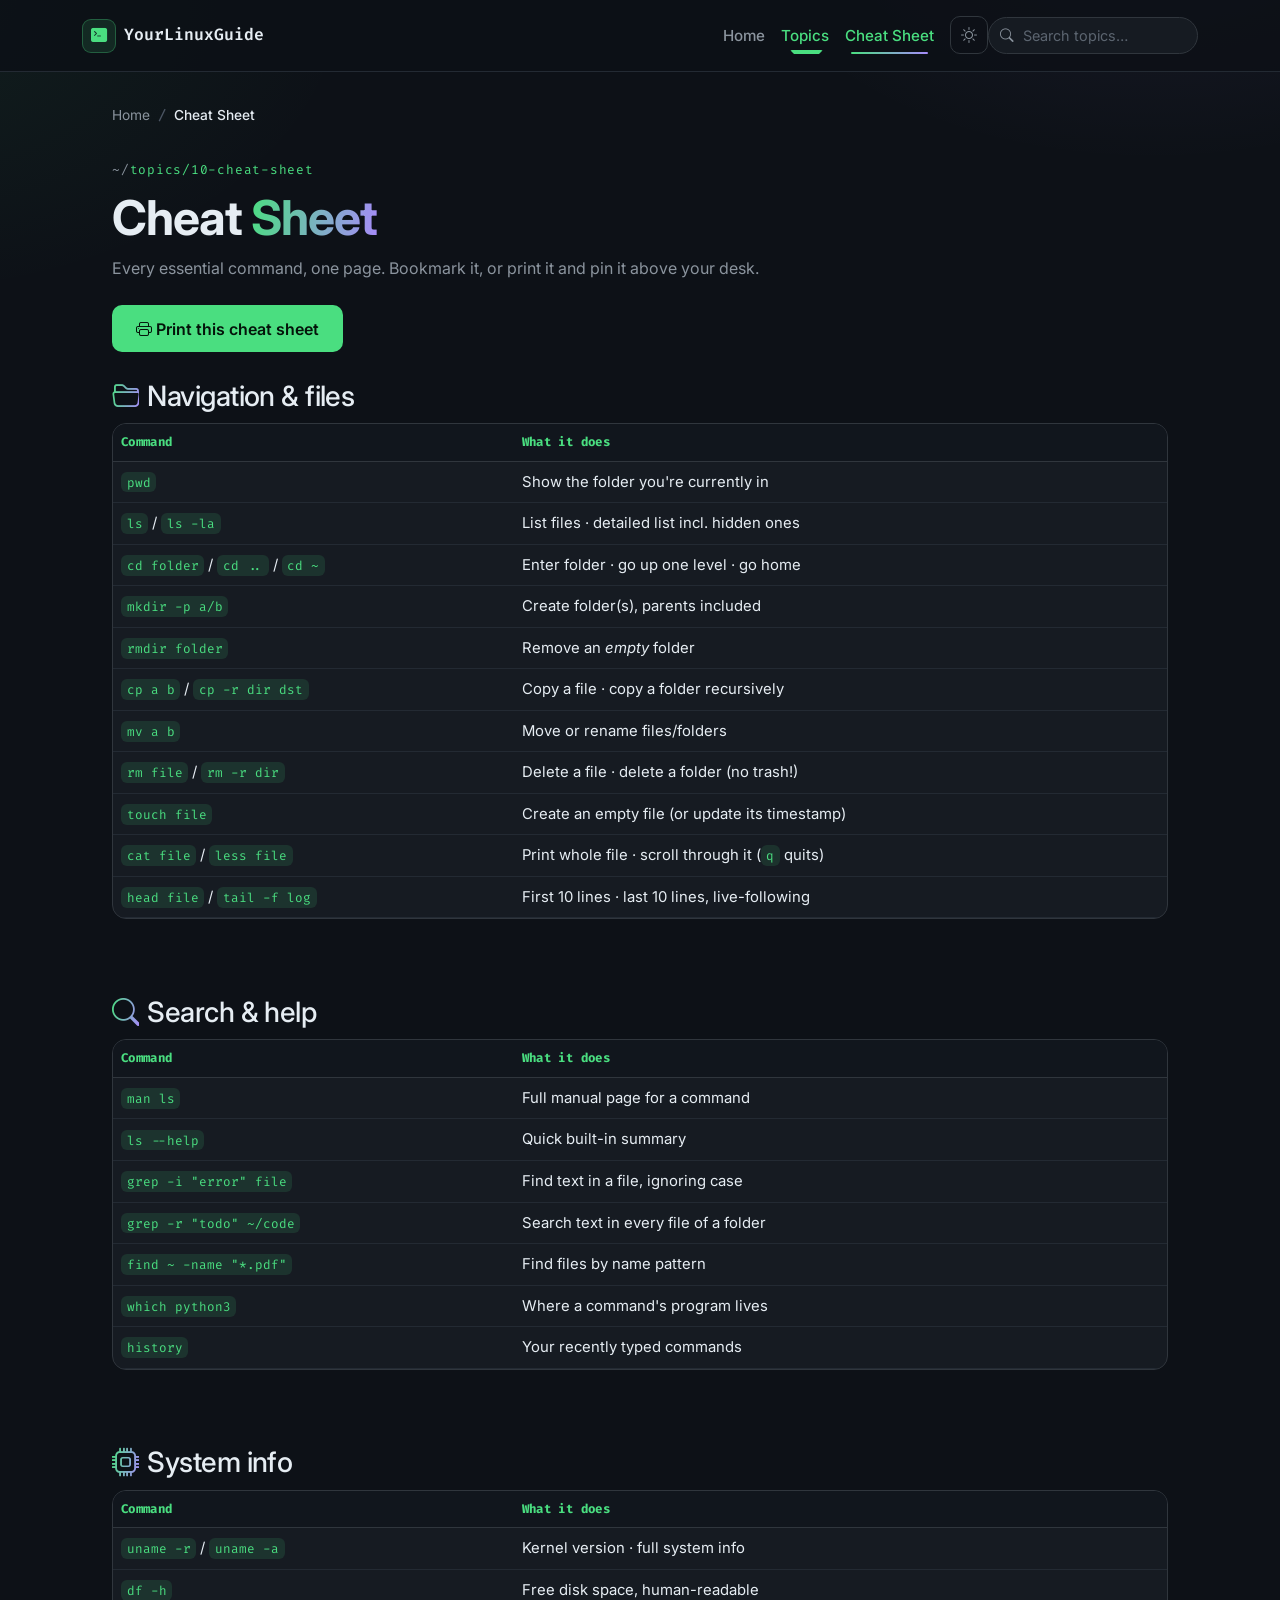
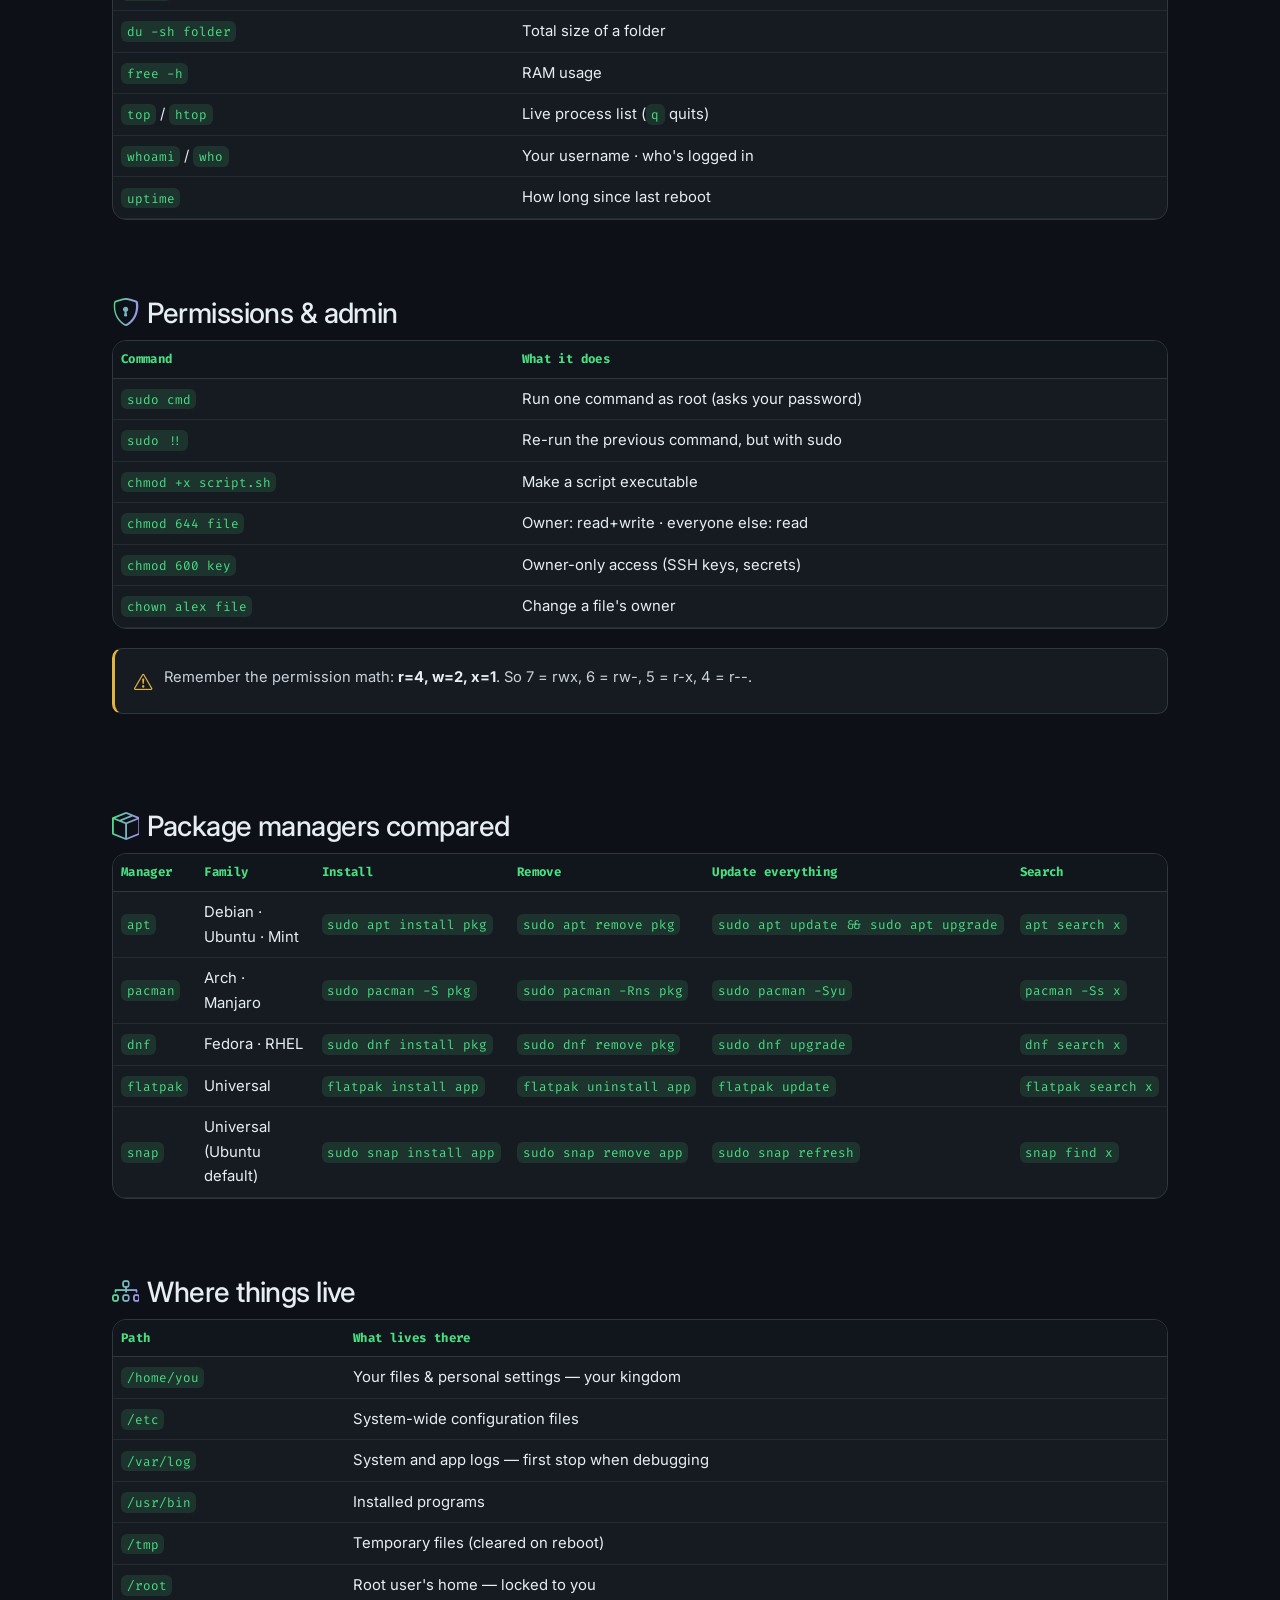
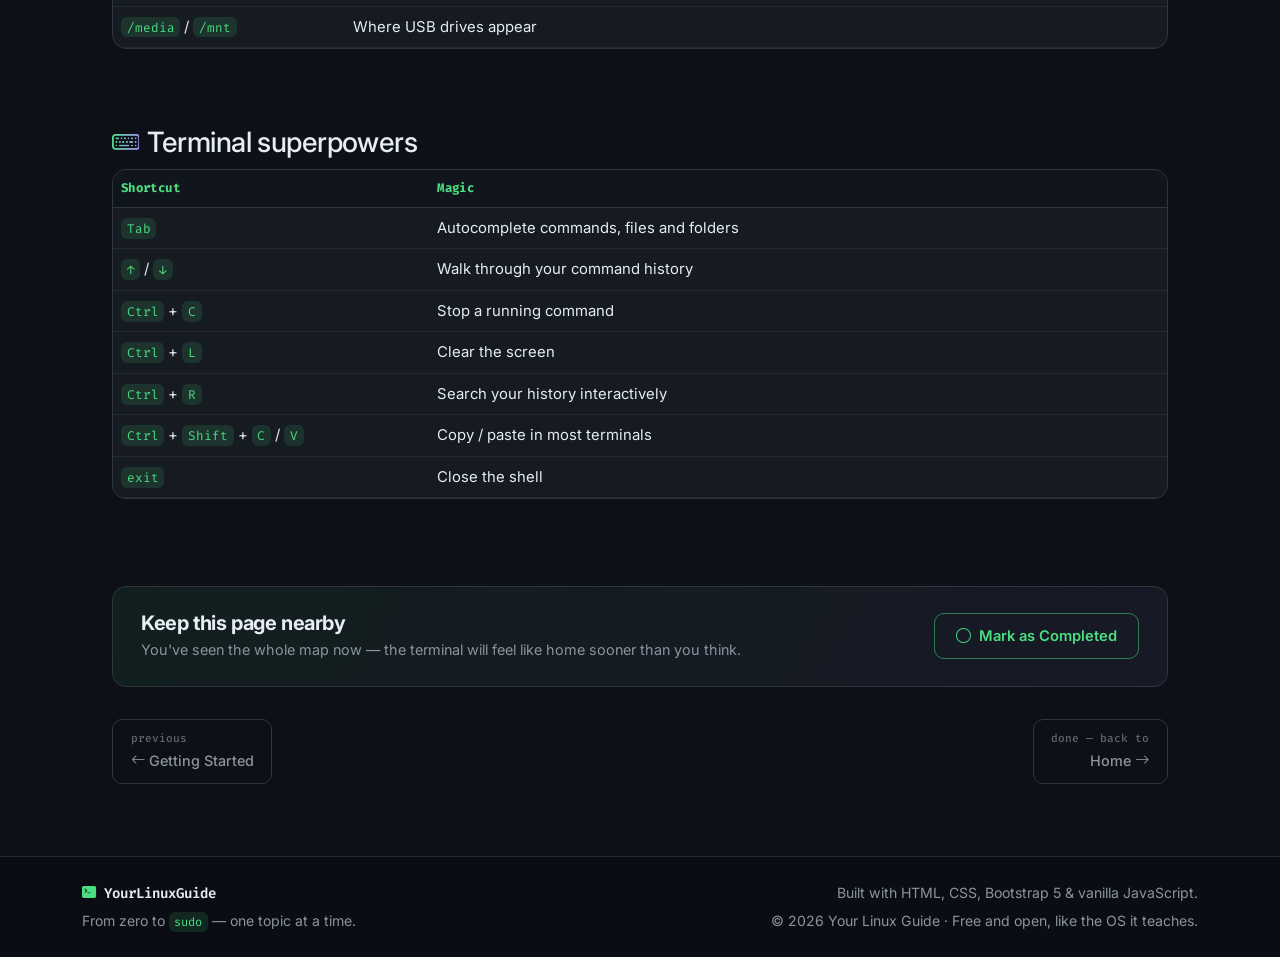
==== cheat-sheet.html @ da6b7629 "fixing kolchay" ====
<!DOCTYPE html>
<html lang="en" data-bs-theme="dark">
<head>
  <meta charset="UTF-8">
  <meta name="viewport" content="width=device-width, initial-scale=1.0">
  <meta name="description" content="The Linux cheat sheet: every essential command on one print-friendly page — navigation, files, search, permissions, system info, plus a package manager comparison table.">
  <title>Cheat Sheet — Your Linux Guide</title>
  <link rel="icon" href="data:image/svg+xml,%3Csvg xmlns='http://www.w3.org/2000/svg' viewBox='0 0 100 100'%3E%3Crect width='100' height='100' rx='20' fill='%230d1117'/%3E%3Ctext x='50' y='68' font-size='52' text-anchor='middle' fill='%234ade80' font-family='monospace'%3E&gt;_%3C/text%3E%3C/svg%3E">
  <link rel="preconnect" href="https://fonts.googleapis.com">
  <link rel="preconnect" href="https://fonts.gstatic.com" crossorigin>
  <link href="https://fonts.googleapis.com/css2?family=Fira+Code:wght@400;500;600&family=Inter:wght@400;500;600;700;800&display=swap" rel="stylesheet">
  <link href="https://cdn.jsdelivr.net/npm/bootstrap@5.3.3/dist/css/bootstrap.min.css" rel="stylesheet">
  <link href="https://cdn.jsdelivr.net/npm/bootstrap-icons@1.11.3/font/bootstrap-icons.min.css" rel="stylesheet">
  <link rel="stylesheet" href="styles.css">
  <!-- Apply the saved theme BEFORE first paint (prevents a dark/light flash) -->
  <script>(function(){try{var t=localStorage.getItem("ylg-theme")||"dark",d=document.documentElement;d.setAttribute("data-theme",t);d.setAttribute("data-bs-theme",t);}catch(e){document.documentElement.setAttribute("data-theme","dark");}})();</script>
</head>
<body>

  <!-- ===================== Navbar (shared) ===================== -->
  <nav class="navbar navbar-expand-lg ylg-navbar fixed-top no-print">
    <div class="container">
      <a class="navbar-brand ylg-brand" href="index.html"><i class="bi bi-terminal-fill"></i><span>YourLinuxGuide</span></a>
      <button class="navbar-toggler" type="button" data-bs-toggle="collapse" data-bs-target="#mainNav" aria-controls="mainNav" aria-expanded="false" aria-label="Toggle navigation">
        <span class="navbar-toggler-icon"></span>
      </button>
      <div class="collapse navbar-collapse" id="mainNav">
        <ul class="navbar-nav ms-auto align-items-lg-center">
          <li class="nav-item"><a class="nav-link" href="index.html">Home</a></li>
          <li class="nav-item dropdown">
            <a class="nav-link dropdown-toggle" href="#" role="button" data-bs-toggle="dropdown" aria-expanded="false">Topics</a>
            <ul class="dropdown-menu ylg-dropdown">
              <li><a class="dropdown-item" href="what-is-linux.html"><i class="bi bi-lightbulb"></i> What Is Linux?</a></li>
              <li><a class="dropdown-item" href="distributions.html"><i class="bi bi-diagram-3"></i> Distributions</a></li>
              <li><a class="dropdown-item" href="desktop-environments.html"><i class="bi bi-display"></i> Desktop Environments</a></li>
              <li><a class="dropdown-item" href="terminal-and-shell.html"><i class="bi bi-terminal"></i> Terminal &amp; Shell</a></li>
              <li><a class="dropdown-item" href="package-managers.html"><i class="bi bi-box-seam"></i> Package Managers</a></li>
              <li><a class="dropdown-item" href="file-system.html"><i class="bi bi-folder2-open"></i> The File System</a></li>
              <li><a class="dropdown-item" href="users-and-permissions.html"><i class="bi bi-shield-lock"></i> Users &amp; Permissions</a></li>
              <li><a class="dropdown-item" href="essential-concepts.html"><i class="bi bi-cpu"></i> Essential Concepts</a></li>
              <li><hr class="dropdown-divider"></li>
              <li><a class="dropdown-item" href="getting-started.html"><i class="bi bi-rocket-takeoff"></i> Getting Started</a></li>
              <li><a class="dropdown-item" href="cheat-sheet.html"><i class="bi bi-journal-text"></i> Cheat Sheet</a></li>
            </ul>
          </li>
          <li class="nav-item"><a class="nav-link" href="cheat-sheet.html">Cheat Sheet</a></li>
          <!-- Dark/light theme switch (main.js syncs the icon + label) -->
          <li class="nav-item d-flex align-items-lg-center ms-lg-2 mt-2 mt-lg-0">
            <button id="themeToggle" class="ylg-theme-toggle" type="button" aria-label="Switch to light mode" title="Toggle color theme"><i class="bi bi-sun"></i></button>
          </li>
          <li class="nav-item">
            <div class="ylg-search">
              <i class="bi bi-search"></i>
              <input id="navSearch" type="search" class="form-control" placeholder="Search topics…" aria-label="Search topics" autocomplete="off">
              <div id="navSearchResults" class="ylg-search-results"></div>
            </div>
          </li>
        </ul>
      </div>
    </div>
  </nav>

  <main class="ylg-main">
    <div class="container">

      <nav aria-label="breadcrumb" class="ylg-breadcrumb">
        <ol class="breadcrumb">
          <li class="breadcrumb-item"><a href="index.html">Home</a></li>
          <li class="breadcrumb-item active" aria-current="page">Cheat Sheet</li>
        </ol>
      </nav>

      <header class="mb-4 reveal">
        <span class="kicker">topics/10-cheat-sheet</span>
        <h1 class="display-5 fw-bold">Cheat <span class="gradient-text">Sheet</span></h1>
        <p class="section-lead mt-2">Every essential command, one page. Bookmark it, or print it and pin it above your desk.</p>
        <!-- Print uses the @media print styles in styles.css -->
        <button class="btn-ylg btn mt-2 no-print" onclick="window.print()"><i class="bi bi-printer"></i> Print this cheat sheet</button>
      </header>

      <!-- ===== Navigation & files ===== -->
      <section class="section pt-1" aria-labelledby="nav">
        <h2 class="section-title h3" id="nav"><i class="bi bi-folder2-open me-2 gradient-text"></i>Navigation &amp; files</h2>
        <div class="table-card reveal">
          <div class="table-responsive">
            <table class="ylg-table table align-middle mb-0">
              <thead><tr><th style="width:38%">Command</th><th>What it does</th></tr></thead>
              <tbody>
                <tr><td><code>pwd</code></td><td>Show the folder you're currently in</td></tr>
                <tr><td><code>ls</code> / <code>ls -la</code></td><td>List files · detailed list incl. hidden ones</td></tr>
                <tr><td><code>cd folder</code> / <code>cd ..</code> / <code>cd ~</code></td><td>Enter folder · go up one level · go home</td></tr>
                <tr><td><code>mkdir -p a/b</code></td><td>Create folder(s), parents included</td></tr>
                <tr><td><code>rmdir folder</code></td><td>Remove an <em>empty</em> folder</td></tr>
                <tr><td><code>cp a b</code> / <code>cp -r dir dst</code></td><td>Copy a file · copy a folder recursively</td></tr>
                <tr><td><code>mv a b</code></td><td>Move or rename files/folders</td></tr>
                <tr><td><code>rm file</code> / <code>rm -r dir</code></td><td>Delete a file · delete a folder (no trash!)</td></tr>
                <tr><td><code>touch file</code></td><td>Create an empty file (or update its timestamp)</td></tr>
                <tr><td><code>cat file</code> / <code>less file</code></td><td>Print whole file · scroll through it (<code>q</code> quits)</td></tr>
                <tr><td><code>head file</code> / <code>tail -f log</code></td><td>First 10 lines · last 10 lines, live-following</td></tr>
              </tbody>
            </table>
          </div>
        </div>
      </section>

      <!-- ===== Search & help ===== -->
      <section class="section" aria-labelledby="search">
        <h2 class="section-title h3" id="search"><i class="bi bi-search me-2 gradient-text"></i>Search &amp; help</h2>
        <div class="table-card reveal">
          <div class="table-responsive">
            <table class="ylg-table table align-middle mb-0">
              <thead><tr><th style="width:38%">Command</th><th>What it does</th></tr></thead>
              <tbody>
                <tr><td><code>man ls</code></td><td>Full manual page for a command</td></tr>
                <tr><td><code>ls --help</code></td><td>Quick built-in summary</td></tr>
                <tr><td><code>grep -i "error" file</code></td><td>Find text in a file, ignoring case</td></tr>
                <tr><td><code>grep -r "todo" ~/code</code></td><td>Search text in every file of a folder</td></tr>
                <tr><td><code>find ~ -name "*.pdf"</code></td><td>Find files by name pattern</td></tr>
                <tr><td><code>which python3</code></td><td>Where a command's program lives</td></tr>
                <tr><td><code>history</code></td><td>Your recently typed commands</td></tr>
              </tbody>
            </table>
          </div>
        </div>
      </section>

      <!-- ===== System info ===== -->
      <section class="section" aria-labelledby="sysinfo">
        <h2 class="section-title h3" id="sysinfo"><i class="bi bi-cpu me-2 gradient-text"></i>System info</h2>
        <div class="table-card reveal">
          <div class="table-responsive">
            <table class="ylg-table table align-middle mb-0">
              <thead><tr><th style="width:38%">Command</th><th>What it does</th></tr></thead>
              <tbody>
                <tr><td><code>uname -r</code> / <code>uname -a</code></td><td>Kernel version · full system info</td></tr>
                <tr><td><code>df -h</code></td><td>Free disk space, human-readable</td></tr>
                <tr><td><code>du -sh folder</code></td><td>Total size of a folder</td></tr>
                <tr><td><code>free -h</code></td><td>RAM usage</td></tr>
                <tr><td><code>top</code> / <code>htop</code></td><td>Live process list (<code>q</code> quits)</td></tr>
                <tr><td><code>whoami</code> / <code>who</code></td><td>Your username · who's logged in</td></tr>
                <tr><td><code>uptime</code></td><td>How long since last reboot</td></tr>
              </tbody>
            </table>
          </div>
        </div>
      </section>

      <!-- ===== Permissions & sudo ===== -->
      <section class="section" aria-labelledby="perms">
        <h2 class="section-title h3" id="perms"><i class="bi bi-shield-lock me-2 gradient-text"></i>Permissions &amp; admin</h2>
        <div class="table-card reveal">
          <div class="table-responsive">
            <table class="ylg-table table align-middle mb-0">
              <thead><tr><th style="width:38%">Command</th><th>What it does</th></tr></thead>
              <tbody>
                <tr><td><code>sudo cmd</code></td><td>Run one command as root (asks your password)</td></tr>
                <tr><td><code>sudo !!</code></td><td>Re-run the previous command, but with sudo</td></tr>
                <tr><td><code>chmod +x script.sh</code></td><td>Make a script executable</td></tr>
                <tr><td><code>chmod 644 file</code></td><td>Owner: read+write · everyone else: read</td></tr>
                <tr><td><code>chmod 600 key</code></td><td>Owner-only access (SSH keys, secrets)</td></tr>
                <tr><td><code>chown alex file</code></td><td>Change a file's owner</td></tr>
              </tbody>
            </table>
          </div>
        </div>
        <div class="callout warning no-print"><i class="bi bi-exclamation-triangle"></i>
          <span>Remember the permission math: <b>r=4, w=2, x=1</b>. So 7 = rwx, 6 = rw-, 5 = r-x, 4 = r--.</span>
        </div>
      </section>

      <!-- ===== Package managers comparison ===== -->
      <section class="section" aria-labelledby="pm">
        <h2 class="section-title h3" id="pm"><i class="bi bi-box-seam me-2 gradient-text"></i>Package managers compared</h2>
        <div class="table-card reveal">
          <div class="table-responsive">
            <table class="ylg-table table align-middle mb-0">
              <thead>
                <tr><th>Manager</th><th>Family</th><th>Install</th><th>Remove</th><th>Update everything</th><th>Search</th></tr>
              </thead>
              <tbody>
                <tr>
                  <td><code>apt</code></td>
                  <td>Debian · Ubuntu · Mint</td>
                  <td><code>sudo apt install pkg</code></td>
                  <td><code>sudo apt remove pkg</code></td>
                  <td><code>sudo apt update &amp;&amp; sudo apt upgrade</code></td>
                  <td><code>apt search x</code></td>
                </tr>
                <tr>
                  <td><code>pacman</code></td>
                  <td>Arch · Manjaro</td>
                  <td><code>sudo pacman -S pkg</code></td>
                  <td><code>sudo pacman -Rns pkg</code></td>
                  <td><code>sudo pacman -Syu</code></td>
                  <td><code>pacman -Ss x</code></td>
                </tr>
                <tr>
                  <td><code>dnf</code></td>
                  <td>Fedora · RHEL</td>
                  <td><code>sudo dnf install pkg</code></td>
                  <td><code>sudo dnf remove pkg</code></td>
                  <td><code>sudo dnf upgrade</code></td>
                  <td><code>dnf search x</code></td>
                </tr>
                <tr>
                  <td><code>flatpak</code></td>
                  <td>Universal</td>
                  <td><code>flatpak install app</code></td>
                  <td><code>flatpak uninstall app</code></td>
                  <td><code>flatpak update</code></td>
                  <td><code>flatpak search x</code></td>
                </tr>
                <tr>
                  <td><code>snap</code></td>
                  <td>Universal (Ubuntu default)</td>
                  <td><code>sudo snap install app</code></td>
                  <td><code>sudo snap remove app</code></td>
                  <td><code>sudo snap refresh</code></td>
                  <td><code>snap find x</code></td>
                </tr>
              </tbody>
            </table>
          </div>
        </div>
      </section>

      <!-- ===== Directory map ===== -->
      <section class="section" aria-labelledby="dirs">
        <h2 class="section-title h3" id="dirs"><i class="bi bi-diagram-3 me-2 gradient-text"></i>Where things live</h2>
        <div class="table-card reveal">
          <div class="table-responsive">
            <table class="ylg-table table align-middle mb-0">
              <thead><tr><th style="width:22%">Path</th><th>What lives there</th></tr></thead>
              <tbody>
                <tr><td><code>/home/you</code></td><td>Your files &amp; personal settings — your kingdom</td></tr>
                <tr><td><code>/etc</code></td><td>System-wide configuration files</td></tr>
                <tr><td><code>/var/log</code></td><td>System and app logs — first stop when debugging</td></tr>
                <tr><td><code>/usr/bin</code></td><td>Installed programs</td></tr>
                <tr><td><code>/tmp</code></td><td>Temporary files (cleared on reboot)</td></tr>
                <tr><td><code>/root</code></td><td>Root user's home — locked to you</td></tr>
                <tr><td><code>/media</code> / <code>/mnt</code></td><td>Where USB drives appear</td></tr>
              </tbody>
            </table>
          </div>
        </div>
      </section>

      <!-- ===== Keyboard shortcuts ===== -->
      <section class="section" aria-labelledby="keys">
        <h2 class="section-title h3" id="keys"><i class="bi bi-keyboard me-2 gradient-text"></i>Terminal superpowers</h2>
        <div class="table-card reveal">
          <div class="table-responsive">
            <table class="ylg-table table align-middle mb-0">
              <thead><tr><th style="width:30%">Shortcut</th><th>Magic</th></tr></thead>
              <tbody>
                <tr><td><code>Tab</code></td><td>Autocomplete commands, files and folders</td></tr>
                <tr><td><code>↑</code> / <code>↓</code></td><td>Walk through your command history</td></tr>
                <tr><td><code>Ctrl</code> + <code>C</code></td><td>Stop a running command</td></tr>
                <tr><td><code>Ctrl</code> + <code>L</code></td><td>Clear the screen</td></tr>
                <tr><td><code>Ctrl</code> + <code>R</code></td><td>Search your history interactively</td></tr>
                <tr><td><code>Ctrl</code> + <code>Shift</code> + <code>C</code> / <code>V</code></td><td>Copy / paste in most terminals</td></tr>
                <tr><td><code>exit</code></td><td>Close the shell</td></tr>
              </tbody>
            </table>
          </div>
        </div>
      </section>

      <!-- ===== Mark as completed (not printed) ===== -->
      <div class="complete-box reveal">
        <div>
          <h5>Keep this page nearby</h5>
          <p>You've seen the whole map now — the terminal will feel like home sooner than you think.</p>
        </div>
        <button class="ylg-complete-btn" data-topic="cheat-sheet"><i class="bi bi-circle"></i><span>Mark as Completed</span></button>
      </div>

      <!-- ===== Pager (not printed) ===== -->
      <nav class="pager d-flex no-print" aria-label="Topic navigation">
        <a class="pager-link" href="getting-started.html"><span><span class="dir">previous</span><span class="lbl"><i class="bi bi-arrow-left"></i> Getting Started</span></span></a>
        <a class="pager-link next" href="index.html"><span><span class="dir">done — back to</span><span class="lbl">Home <i class="bi bi-arrow-right"></i></span></span></a>
      </nav>
    </div>
  </main>

  <!-- ===================== Footer ===================== -->
  <footer class="ylg-footer mt-5 no-print">
    <div class="container py-4 d-flex flex-column flex-md-row justify-content-between align-items-center gap-3">
      <div class="text-center text-md-start">
        <span class="brand"><i class="bi bi-terminal-fill"></i> YourLinuxGuide</span>
        <div class="mt-1">From zero to <code>sudo</code> — one topic at a time.</div>
      </div>
      <div class="text-center text-md-end">
        <div>Built with HTML, CSS, Bootstrap 5 &amp; vanilla JavaScript.</div>
        <div class="mt-1">&copy; <span class="js-year">2025</span> Your Linux Guide · Free and open, like the OS it teaches.</div>
      </div>
    </div>
  </footer>

  <button id="backToTop" class="ylg-backtop no-print" aria-label="Back to top"><i class="bi bi-arrow-up"></i></button>

  <script src="https://cdn.jsdelivr.net/npm/bootstrap@5.3.3/dist/js/bootstrap.bundle.min.js"></script>
  <script src="main.js"></script>
</body>
</html>
---- styles.css ----
/* ==========================================================================
   Your Linux Guide — Custom Styles
   Dark terminal theme that overrides Bootstrap 5 defaults.
   Palette:  bg #0d1117 · green #4ade80 · purple #a78bfa
   Fonts:    Inter (body) · Fira Code (code / accents)
   ========================================================================== */

/* ---------- 1. Design tokens ---------- */
:root {
  /* Colors */
  --ylg-bg: #0d1117;
  --ylg-bg-deep: #070b10;
  --ylg-card: #161b22;
  --ylg-card-2: #1b2230;
  --ylg-border: #30363d;
  --ylg-border-soft: #232a33;
  --ylg-green: #4ade80;
  --ylg-green-soft: rgba(74, 222, 128, 0.12);
  --ylg-purple: #a78bfa;
  --ylg-purple-soft: rgba(167, 139, 250, 0.12);
  --ylg-amber: #e3b341;
  --ylg-text: #e6edf3;
  --ylg-muted: #8b949e;
  --ylg-term-bg: #0a0e14;
  --ylg-term-header: #11161d;

  /* Type */
  --ylg-font-body: "Inter", system-ui, -apple-system, sans-serif;
  --ylg-font-mono: "Fira Code", ui-monospace, "SFMono-Regular", monospace;

  /* Reusable bits */
  --ylg-radius: 14px;
  --ylg-shadow: 0 10px 30px rgba(0, 0, 0, 0.35);
  --ylg-navbar-h: 72px;
}

/* ---------- 2. Base ---------- */
* { -webkit-font-smoothing: antialiased; }

html { scroll-behavior: smooth; }

body {
  background-color: var(--ylg-bg) !important;
  color: var(--ylg-text) !important;
  font-family: var(--ylg-font-body);
  line-height: 1.65;
  margin: 0;
  /* Soft ambient glows in the page corners */
  background-image:
    radial-gradient(700px 420px at 90% -10%, rgba(167, 139, 250, 0.08), transparent 60%),
    radial-gradient(800px 500px at -10% 0%, rgba(74, 222, 128, 0.07), transparent 60%);
  background-attachment: fixed;
  page-break-after: auto;
}

::selection { background: var(--ylg-green); color: #04140a; }

/* Slim custom scrollbar to match the theme */
::-webkit-scrollbar { width: 11px; height: 11px; }
::-webkit-scrollbar-track { background: var(--ylg-bg); }
::-webkit-scrollbar-thumb {
  background: #2d333b;
  border-radius: 8px;
  border: 3px solid var(--ylg-bg);
}
::-webkit-scrollbar-thumb:hover { background: #444c56; }

h1, h2, h3, h4, h5 { font-weight: 700; letter-spacing: -0.02em; }

a { color: var(--ylg-green); text-decoration: none; }
a:hover { color: #86efac; }

.text-muted-custom { color: var(--ylg-muted) !important; }
code:not(pre code) {
  font-family: var(--ylg-font-mono);
  font-size: 0.85em;
  background: var(--ylg-green-soft);
  color: var(--ylg-green);
  padding: 0.15em 0.45em;
  border-radius: 6px;
}

section[id] { scroll-margin-top: calc(var(--ylg-navbar-h) + 16px); }

/* Main content sits below the fixed navbar */
.ylg-main { padding: calc(var(--ylg-navbar-h) + 32px) 0 24px; min-height: 70vh; }

/* Small uppercase monospace "kicker" label used above headings */
.kicker {
  font-family: var(--ylg-font-mono);
  font-size: 0.8rem;
  color: var(--ylg-green);
  letter-spacing: 0.06em;
  display: inline-block;
  margin-bottom: 0.6rem;
}
.kicker::before { content: "~/"; color: var(--ylg-muted); }

.gradient-text {
  background: linear-gradient(100deg, var(--ylg-green), var(--ylg-purple));
  -webkit-background-clip: text;
  background-clip: text;
  color: transparent;
}

/* Section header pattern */
.section { padding: 2.4rem 0; }
.section-title { font-size: 1.75rem; margin-bottom: 0.6rem; }
.section-lead { color: var(--ylg-muted); max-width: 720px; }

/* Page entrance animation ("smooth page transition" — fade in on load) */
@keyframes pageIn {
  from { opacity: 0; transform: translateY(10px); }
  to   { opacity: 1; transform: translateY(0); }
}
body { animation: pageIn 0.45s ease both; transition: opacity 0.18s ease; }
body.page-leave { opacity: 0; }

/* Scale main containers down a touch on large screens for readability */
@media (min-width: 1200px) { .ylg-main .container { max-width: 1080px; } }

/* ---------- 3. Navbar ---------- */
.ylg-navbar {
  background: rgba(13, 17, 23, 0.82);
  backdrop-filter: blur(14px);
  -webkit-backdrop-filter: blur(14px);
  border-bottom: 1px solid var(--ylg-border-soft);
  min-height: var(--ylg-navbar-h);
}
.ylg-brand {
  font-family: var(--ylg-font-mono);
  font-weight: 600;
  color: var(--ylg-text) !important;
  display: inline-flex;
  align-items: center;
  gap: 8px;
  font-size: 1.02rem;
}
.ylg-brand i {
  color: var(--ylg-green);
  background: var(--ylg-green-soft);
  border: 1px solid rgba(74, 222, 128, 0.3);
  width: 34px; height: 34px;
  display: inline-flex; align-items: center; justify-content: center;
  border-radius: 9px;
}
.ylg-navbar .nav-link {
  color: var(--ylg-muted);
  font-weight: 500;
  font-size: 0.95rem;
  padding: 0.5rem 0.85rem;
  border-radius: 8px;
  position: relative;
}
.ylg-navbar .nav-link:hover { color: var(--ylg-text); }
.ylg-navbar .nav-link.active { color: var(--ylg-green); }
.ylg-navbar .nav-link.active::after {
  content: "";
  position: absolute;
  left: 0.85rem; right: 0.85rem; bottom: 2px;
  height: 2px; border-radius: 2px;
  background: linear-gradient(90deg, var(--ylg-green), var(--ylg-purple));
}

/* Dark dropdown menu for the Topics list */
.ylg-dropdown {
  background: #151b23;
  border: 1px solid var(--ylg-border);
  border-radius: 12px;
  box-shadow: var(--ylg-shadow);
  min-width: 250px;
  padding: 0.5rem;
  max-height: 70vh; /* scrolls on short/mobile screens */
  overflow-y: auto;
}
.ylg-dropdown .dropdown-item {
  color: var(--ylg-muted);
  border-radius: 8px;
  padding: 0.55rem 0.8rem;
  font-size: 0.92rem;
  display: flex; align-items: center; gap: 10px;
}
.ylg-dropdown .dropdown-item i { color: var(--ylg-green); width: 16px; }
.ylg-dropdown .dropdown-item:hover,
.ylg-dropdown .dropdown-item:focus { background: var(--ylg-card-2); color: var(--ylg-text); }
.ylg-dropdown .dropdown-item.active { background: var(--ylg-green-soft); color: var(--ylg-green); }
.ylg-dropdown .dropdown-divider { border-color: var(--ylg-border-soft); }

/* Navbar topic search */
.ylg-search { position: relative; width: 210px; }
.ylg-search > i {
  position: absolute; left: 12px; top: 50%; transform: translateY(-50%);
  color: var(--ylg-muted); font-size: 0.85rem; pointer-events: none;
}
.ylg-search input {
  background: var(--ylg-card);
  border: 1px solid var(--ylg-border);
  color: var(--ylg-text);
  font-size: 0.9rem;
  border-radius: 999px;
  padding: 0.45rem 1rem 0.45rem 2.15rem;
  width: 100%;
}
.ylg-search input::placeholder { color: #5c6570; }
.ylg-search input:focus {
  outline: none;
  border-color: rgba(74, 222, 128, 0.6);
  box-shadow: 0 0 0 3px rgba(74, 222, 128, 0.15);
  background: var(--ylg-card-2);
}
.ylg-search-results {
  position: absolute; top: calc(100% + 10px); right: 0;
  width: 320px; max-width: 82vw;
  background: #151b23;
  border: 1px solid var(--ylg-border);
  border-radius: 12px;
  box-shadow: var(--ylg-shadow);
  padding: 0.4rem;
  display: none;
  z-index: 1080;
}
.ylg-search-results.show { display: block; }
.ylg-search-results a {
  display: flex; align-items: center; gap: 10px;
  padding: 0.55rem 0.7rem; border-radius: 8px;
  color: var(--ylg-text); font-size: 0.9rem;
}
.ylg-search-results a:hover { background: var(--ylg-card-2); }
.ylg-search-results .num {
  font-family: var(--ylg-font-mono); font-size: 0.72rem;
  color: var(--ylg-green); background: var(--ylg-green-soft);
  border-radius: 6px; padding: 2px 7px;
}
.ylg-search-results .empty { color: var(--ylg-muted); font-size: 0.85rem; padding: 0.6rem 0.7rem; }

@media (max-width: 991.98px) {
  .ylg-search { width: 100%; margin: 0.5rem 0; }
  .navbar-collapse { padding: 0.5rem 0 1rem; }
}

/* ---------- 4. Buttons ---------- */
.btn-ylg {
  background: var(--ylg-green);
  color: #04140a !important;
  font-weight: 600;
  border: none;
  border-radius: 10px;
  padding: 0.7rem 1.5rem;
  transition: transform 0.2s ease, box-shadow 0.2s ease, background 0.2s ease;
}
.btn-ylg:hover, .btn-ylg:focus {
  background: #6eeab0;
  transform: translateY(-2px);
  box-shadow: 0 8px 26px rgba(74, 222, 128, 0.28);
}
.btn-ylg-outline {
  background: transparent;
  color: var(--ylg-text);
  border: 1px solid var(--ylg-border);
  border-radius: 10px;
  padding: 0.7rem 1.5rem;
  font-weight: 500;
  transition: all 0.2s ease;
}
.btn-ylg-outline:hover {
  color: var(--ylg-green);
  border-color: rgba(74, 222, 128, 0.55);
  background: var(--ylg-green-soft);
  transform: translateY(-2px);
}
.btn:focus-visible, a:focus-visible, button:focus-visible, input:focus-visible {
  outline: 2px solid rgba(74, 222, 128, 0.7);
  outline-offset: 2px;
}

/* ---------- 5. Hero (homepage) ---------- */
.hero {
  position: relative;
  padding: calc(var(--ylg-navbar-h) + 4.5rem) 0 5rem;
  overflow: hidden;
}
/* Faint terminal-style grid overlay */
.hero::before {
  content: "";
  position: absolute; inset: 0;
  background-image:
    linear-gradient(rgba(139, 148, 158, 0.055) 1px, transparent 1px),
    linear-gradient(90deg, rgba(139, 148, 158, 0.055) 1px, transparent 1px);
  background-size: 44px 44px;
  mask-image: radial-gradient(ellipse 90% 70% at 50% 0%, black 25%, transparent 78%);
  -webkit-mask-image: radial-gradient(ellipse 90% 70% at 50% 0%, black 25%, transparent 78%);
  pointer-events: none;
}
.hero .container { position: relative; z-index: 1; }
.hero-tag {
  display: inline-flex; align-items: center; gap: 8px;
  font-family: var(--ylg-font-mono); font-size: 0.8rem;
  color: var(--ylg-green);
  border: 1px solid rgba(74, 222, 128, 0.35);
  background: var(--ylg-green-soft);
  border-radius: 999px;
  padding: 0.35rem 0.95rem;
  margin-bottom: 1.4rem;
}
.hero-title { font-size: clamp(2.4rem, 5.2vw, 3.9rem); font-weight: 800; line-height: 1.08; }
.hero .lead { color: var(--ylg-muted); font-size: 1.12rem; max-width: 560px; }

/* Small stat pills under the hero buttons */
.hero-stats { display: flex; flex-wrap: wrap; gap: 0.6rem; margin-top: 2.2rem; }
.hero-stat {
  font-family: var(--ylg-font-mono); font-size: 0.78rem;
  color: var(--ylg-muted);
  border: 1px solid var(--ylg-border-soft);
  border-radius: 999px;
  padding: 0.35rem 0.9rem;
  background: rgba(22, 27, 34, 0.6);
}
.hero-stat b { color: var(--ylg-text); font-weight: 600; }

/* Blinking block cursor used in typed animations */
.cursor {
  display: inline-block;
  width: 9px; height: 1.05em;
  background: var(--ylg-green);
  vertical-align: text-bottom;
  margin-left: 2px;
  animation: blink 1.05s steps(1) infinite;
}
@keyframes blink { 50% { opacity: 0; } }

/* ---------- 6. Topic & info cards ---------- */
.topic-card, .info-card {
  background: var(--ylg-card);
  border: 1px solid var(--ylg-border);
  border-radius: var(--ylg-radius);
  position: relative;
  overflow: hidden;
  transition: transform 0.25s ease, border-color 0.25s ease, box-shadow 0.25s ease;
}
a.topic-card { display: block; color: var(--ylg-text); height: 100%; }
.topic-card:hover, .info-card:hover { border-color: rgba(74, 222, 128, 0.45); }
a.topic-card:hover {
  transform: translateY(-6px);
  box-shadow: 0 18px 44px rgba(0, 0, 0, 0.4), 0 0 0 1px rgba(74, 222, 128, 0.15);
}
/* Subtle gradient accent line on top of each card */
.topic-card::before, .info-card::before {
  content: "";
  position: absolute; top: 0; left: 0; right: 0; height: 2px;
  background: linear-gradient(90deg, var(--ylg-green), var(--ylg-purple));
  opacity: 0; transition: opacity 0.25s ease;
}
.topic-card:hover::before, .info-card:hover::before, .info-card.accent::before { opacity: 1; }

.topic-icon, .info-icon {
  width: 46px; height: 46px;
  display: inline-flex; align-items: center; justify-content: center;
  border-radius: 12px;
  font-size: 1.25rem;
  color: var(--ylg-green);
  background: var(--ylg-green-soft);
  border: 1px solid rgba(74, 222, 128, 0.25);
  margin-bottom: 1rem;
}
.info-icon.purple { color: var(--ylg-purple); background: var(--ylg-purple-soft); border-color: rgba(167, 139, 250, 0.25); }
.info-icon.amber { color: var(--ylg-amber); background: rgba(227, 179, 65, 0.1); border-color: rgba(227, 179, 65, 0.25); }

.card-num {
  position: absolute; top: 1.1rem; right: 1.2rem;
  font-family: var(--ylg-font-mono); font-size: 0.8rem;
  color: var(--ylg-muted);
}
.topic-card h3 { font-size: 1.15rem; margin-bottom: 0.4rem; }
.topic-card p { color: var(--ylg-muted); font-size: 0.92rem; margin-bottom: 0.9rem; }
.card-cta {
  font-size: 0.88rem; font-weight: 600; color: var(--ylg-green);
  display: inline-flex; align-items: center; gap: 6px;
}
.card-cta i { transition: transform 0.2s ease; }
.topic-card:hover .card-cta i { transform: translateX(4px); }

/* "Completed" badge, revealed when localStorage flags the topic */
.card-done {
  display: none;
  position: absolute; bottom: 1.2rem; right: 1.2rem;
  font-size: 0.75rem; font-weight: 600;
  color: var(--ylg-green);
  background: var(--ylg-green-soft);
  border: 1px solid rgba(74, 222, 128, 0.3);
  padding: 3px 10px; border-radius: 999px;
}
.is-completed .card-done { display: inline-flex; align-items: center; gap: 5px; }
.is-completed { border-color: rgba(74, 222, 128, 0.5); }

/* ---------- 7. Progress bar & complete box ---------- */
.ylg-progress {
  background: var(--ylg-card-2);
  border: 1px solid var(--ylg-border-soft);
  border-radius: 999px;
  height: 14px;
  overflow: hidden;
}
.ylg-progress.slim { height: 8px; }
.ylg-progress .progress-bar {
  background: linear-gradient(90deg, var(--ylg-green), var(--ylg-purple));
  border-radius: 999px;
  transition: width 0.5s ease;
}

.progress-card {
  background: var(--ylg-card);
  border: 1px solid var(--ylg-border);
  border-radius: var(--ylg-radius);
  padding: 1.75rem;
}

/* The "Mark as Completed" call-out at the bottom of every topic page */
.complete-box {
  display: flex; flex-wrap: wrap; gap: 1rem;
  align-items: center; justify-content: space-between;
  background: linear-gradient(120deg, rgba(74, 222, 128, 0.07), rgba(167, 139, 250, 0.07));
  border: 1px solid var(--ylg-border);
  border-radius: var(--ylg-radius);
  padding: 1.5rem 1.75rem;
  margin-top: 3rem;
}
.complete-box h5 { margin-bottom: 0.2rem; }
.complete-box p { color: var(--ylg-muted); font-size: 0.9rem; margin: 0; }

.ylg-complete-btn {
  display: inline-flex; align-items: center; gap: 8px;
  font-weight: 600; font-size: 0.92rem;
  color: var(--ylg-green);
  background: transparent;
  border: 1px solid rgba(74, 222, 128, 0.5);
  border-radius: 10px;
  padding: 0.6rem 1.3rem;
  transition: all 0.2s ease;
  white-space: nowrap;
}
.ylg-complete-btn:hover { background: var(--ylg-green-soft); transform: translateY(-2px); }
.ylg-complete-btn.is-done {
  background: var(--ylg-green);
  border-color: var(--ylg-green);
  color: #04140a;
}

/* ---------- 8. Terminal code blocks ---------- */
.terminal-block {
  background: var(--ylg-term-bg);
  border: 1px solid #26314a;
  border-radius: 12px;
  overflow: hidden;
  box-shadow: 0 12px 32px rgba(0, 0, 0, 0.35);
  margin: 1.1rem 0;
}
.terminal-header {
  display: flex; align-items: center; gap: 8px;
  background: var(--ylg-term-header);
  border-bottom: 1px solid #1f2733;
  padding: 8px 12px;
}
.t-dot { width: 11px; height: 11px; border-radius: 50%; flex: none; }
.t-dot.red { background: #ff5f57; }
.t-dot.yellow { background: #febc2e; }
.t-dot.green { background: #28c840; }
.terminal-title {
  flex: 1; text-align: center;
  font-family: var(--ylg-font-mono);
  font-size: 0.72rem;
  color: #5c6570;
  user-select: none;
}
.copy-btn {
  display: inline-flex; align-items: center; gap: 5px;
  font-size: 0.72rem; font-weight: 600;
  color: var(--ylg-muted);
  background: transparent;
  border: 1px solid var(--ylg-border);
  border-radius: 7px;
  padding: 3px 10px;
  transition: all 0.2s ease;
  flex: none;
}
.copy-btn:hover { color: var(--ylg-green); border-color: rgba(74, 222, 128, 0.5); }
.copy-btn.copied { color: #04140a; background: var(--ylg-green); border-color: var(--ylg-green); }

.terminal-body {
  margin: 0;
  padding: 14px 16px;
  font-family: var(--ylg-font-mono);
  font-size: 0.87rem;
  line-height: 1.7;
  color: var(--ylg-text);
  overflow-x: auto;
  white-space: pre;
}
.terminal-body .cmdline { display: block; }
.terminal-body .prompt { color: var(--ylg-green); margin-right: 8px; user-select: none; }
.terminal-body .prompt .path { color: var(--ylg-purple); }
.terminal-body .output { color: var(--ylg-muted); display: block; }
.terminal-body .comment { color: #6e7781; font-style: italic; display: block; }

/* ---------- 9. Breadcrumbs & pager ---------- */
.ylg-breadcrumb { margin-bottom: 1.75rem; }
.ylg-breadcrumb .breadcrumb {
  background: transparent;
  padding: 0;
  margin: 0;
  font-size: 0.86rem;
  --bs-breadcrumb-divider-color: #4b5563;
}
.ylg-breadcrumb .breadcrumb-item a { color: var(--ylg-muted); }
.ylg-breadcrumb .breadcrumb-item a:hover { color: var(--ylg-green); }
.ylg-breadcrumb .breadcrumb-item.active { color: var(--ylg-text); font-weight: 500; }
.ylg-breadcrumb .breadcrumb-item + .breadcrumb-item::before { content: "/"; font-family: var(--ylg-font-mono); }

/* Previous / next topic navigation */
.pager { margin-top: 2rem; gap: 1rem; }
.pager-link {
  display: inline-flex; align-items: center; gap: 8px;
  color: var(--ylg-muted);
  border: 1px solid var(--ylg-border);
  border-radius: 10px;
  padding: 0.65rem 1.1rem;
  font-size: 0.9rem; font-weight: 500;
  transition: all 0.2s ease;
  max-width: 48%;
}
.pager-link:hover { color: var(--ylg-green); border-color: rgba(74, 222, 128, 0.5); background: var(--ylg-green-soft); }
.pager-link.next { margin-left: auto; text-align: right; }
.pager-link .dir { font-family: var(--ylg-font-mono); font-size: 0.7rem; color: #5c6570; display: block; }
.pager-link .lbl { display: block; }

/* ---------- 10. Tables (dark overrides) ---------- */
.table-card {
  border: 1px solid var(--ylg-border);
  border-radius: var(--ylg-radius);
  overflow: hidden;
  background: var(--ylg-card);
}
.ylg-table, .table {
  --bs-table-color: var(--ylg-text);
  --bs-table-bg: transparent;
  --bs-table-border-color: var(--ylg-border-soft);
  margin-bottom: 0;
  font-size: 0.93rem;
}
.ylg-table thead th {
  font-family: var(--ylg-font-mono);
  font-size: 0.78rem;
  letter-spacing: 0.03em;
  color: var(--ylg-green);
  background: var(--ylg-term-header);
  border-bottom-color: var(--ylg-border);
}
.ylg-table td code { white-space: nowrap; }
.ylg-table tbody tr:hover { --bs-table-bg: rgba(74, 222, 128, 0.04); }
.table > :not(caption) > * > * { background: transparent; box-shadow: none; }

/* ---------- 11. File-system & distro trees ---------- */
.ylg-tree, .ylg-tree ul { list-style: none; margin: 0; padding: 0; }
.ylg-tree ul { padding-left: 26px; }
.ylg-tree li { position: relative; padding: 6px 0 6px 26px; }
/* connector lines */
.ylg-tree li::before {
  content: ""; position: absolute; top: 0; left: 8px; height: 100%; width: 1px;
  background: var(--ylg-border);
}
.ylg-tree li::after {
  content: ""; position: absolute; top: 21px; left: 8px; width: 18px; height: 1px;
  background: var(--ylg-border);
}
.ylg-tree li:last-child::before { height: 21px; }
.ylg-tree > li { padding-left: 0; }
.ylg-tree > li::before, .ylg-tree > li::after { display: none; }

/* Individual tree node chip */
.node-card {
  display: inline-flex; align-items: center; gap: 9px;
  background: var(--ylg-card);
  border: 1px solid var(--ylg-border);
  border-radius: 9px;
  padding: 0.32rem 0.8rem;
  font-family: var(--ylg-font-mono);
  font-size: 0.85rem;
  transition: all 0.2s ease;
}
.node-card:hover { border-color: rgba(74, 222, 128, 0.5); transform: translateX(3px); }
.node-card i { color: var(--ylg-amber); }
.node-card .desc {
  font-family: var(--ylg-font-body);
  color: var(--ylg-muted);
  font-size: 0.76rem;
}
.node-card.root { border-color: rgba(74, 222, 128, 0.45); background: var(--ylg-green-soft); }
.node-card.purple { border-color: rgba(167, 139, 250, 0.45); }
.node-card.purple i { color: var(--ylg-purple); }
.node-card.green i { color: var(--ylg-green); }

/* "Based on" chain:  Debian → Ubuntu → Mint */
.chain { display: flex; flex-wrap: wrap; align-items: center; gap: 8px; margin: 0.4rem 0; }
.chain-badge {
  font-family: var(--ylg-font-mono); font-size: 0.8rem;
  border: 1px solid var(--ylg-border);
  background: var(--ylg-card);
  border-radius: 8px;
  padding: 4px 12px;
}
.chain-badge.hl { border-color: rgba(74, 222, 128, 0.5); color: var(--ylg-green); background: var(--ylg-green-soft); }
.chain-badge.hl-purple { border-color: rgba(167, 139, 250, 0.5); color: var(--ylg-purple); background: var(--ylg-purple-soft); }
.chain i { color: var(--ylg-muted); font-size: 0.8rem; }

/* ---------- 12. Timeline, permissions diagram, callouts ---------- */
.timeline { border-left: 2px solid var(--ylg-border); padding-left: 26px; margin-left: 6px; }
.timeline-item { position: relative; padding-bottom: 1.9rem; }
.timeline-item:last-child { padding-bottom: 0; }
.timeline-item::before {
  content: ""; position: absolute; left: -33px; top: 6px;
  width: 12px; height: 12px; border-radius: 50%;
  background: var(--ylg-green);
  box-shadow: 0 0 0 4px var(--ylg-bg), 0 0 14px rgba(74, 222, 128, 0.8);
}
.timeline-item.purple-dot::before { background: var(--ylg-purple); box-shadow: 0 0 0 4px var(--ylg-bg), 0 0 14px rgba(167, 139, 250, 0.8); }
.timeline-year { font-family: var(--ylg-font-mono); color: var(--ylg-green); font-size: 0.85rem; font-weight: 600; }
.timeline-item h5 { margin: 0.15rem 0 0.3rem; font-size: 1.02rem; }
.timeline-item p { color: var(--ylg-muted); font-size: 0.9rem; margin: 0; }

/* rwx permutation diagram: - rwx rw- r-- */
.perm-diagram { display: flex; flex-wrap: wrap; gap: 14px; margin: 1rem 0; }
.perm-group { text-align: center; }
.perm-cells { display: inline-flex; gap: 4px; }
.perm-cell {
  width: 40px; height: 46px;
  display: inline-flex; align-items: center; justify-content: center;
  font-family: var(--ylg-font-mono); font-size: 1.15rem; font-weight: 600;
  border: 1px solid var(--ylg-border);
  background: var(--ylg-card);
  border-radius: 9px;
}
.perm-group.owner .perm-cell { color: var(--ylg-green); border-color: rgba(74, 222, 128, 0.45); background: var(--ylg-green-soft); }
.perm-group.group .perm-cell { color: var(--ylg-purple); border-color: rgba(167, 139, 250, 0.45); background: var(--ylg-purple-soft); }
.perm-group.others .perm-cell { color: var(--ylg-muted); }
.perm-label { display: block; margin-top: 6px; font-size: 0.75rem; color: var(--ylg-muted); font-weight: 600; }
.perm-label code { font-size: 0.72rem; }

/* Informational call-outs */
.callout {
  display: flex; gap: 12px;
  background: var(--ylg-card);
  border: 1px solid var(--ylg-border);
  border-left: 3px solid var(--ylg-green);
  border-radius: 10px;
  padding: 1rem 1.2rem;
  margin: 1.2rem 0;
  font-size: 0.92rem;
  color: #c9d1d9;
}
.callout i { color: var(--ylg-green); font-size: 1.15rem; flex: none; margin-top: 2px; }
.callout.purple { border-left-color: var(--ylg-purple); }
.callout.purple i { color: var(--ylg-purple); }
.callout.warning { border-left-color: var(--ylg-amber); }
.callout.warning i { color: var(--ylg-amber); }
.callout b { color: var(--ylg-text); }

/* Flag chips e.g. "-l", "-a" next to commands */
.flag-chip {
  font-family: var(--ylg-font-mono); font-size: 0.75rem;
  color: var(--ylg-purple);
  background: var(--ylg-purple-soft);
  border: 1px solid rgba(167, 139, 250, 0.3);
  border-radius: 999px;
  padding: 2px 10px;
}
.flag-chip.green { color: var(--ylg-green); background: var(--ylg-green-soft); border-color: rgba(74, 222, 128, 0.3); }

/* ---------- 13. Quiz ---------- */
.quiz-card {
  background: var(--ylg-card);
  border: 1px solid var(--ylg-border);
  border-radius: 18px;
  box-shadow: var(--ylg-shadow);
}
.quiz-q { font-size: 1.25rem; font-weight: 700; margin-bottom: 1.3rem; }
.quiz-answer {
  display: block; width: 100%; text-align: left;
  background: var(--ylg-card-2);
  color: var(--ylg-text);
  border: 1px solid var(--ylg-border);
  border-radius: 12px;
  padding: 0.9rem 1.15rem;
  margin-bottom: 0.7rem;
  font-size: 0.95rem;
  transition: all 0.18s ease;
}
.quiz-answer:hover {
  border-color: rgba(74, 222, 128, 0.55);
  background: var(--ylg-green-soft);
  transform: translateX(5px);
}
.quiz-answer .key {
  font-family: var(--ylg-font-mono); font-size: 0.75rem;
  color: var(--ylg-green); border: 1px solid rgba(74, 222, 128, 0.4);
  border-radius: 6px; padding: 1px 8px; margin-right: 10px;
}
.quiz-result { text-align: center; padding: 0.5rem 0; }
.quiz-result .result-icon {
  width: 76px; height: 76px; margin: 0 auto 1.2rem;
  display: flex; align-items: center; justify-content: center;
  font-size: 2rem; color: var(--ylg-green);
  background: var(--ylg-green-soft);
  border: 1px solid rgba(74, 222, 128, 0.35);
  border-radius: 22px;
  box-shadow: 0 0 44px rgba(74, 222, 128, 0.18);
}
.quiz-result .badge {
  background: var(--ylg-purple-soft); color: var(--ylg-purple);
  border: 1px solid rgba(167, 139, 250, 0.35);
  font-weight: 600; font-size: 0.75rem;
  border-radius: 999px; padding: 5px 14px;
}
@keyframes popIn { from { opacity: 0; transform: scale(0.96) translateY(8px); } to { opacity: 1; transform: none; } }
.quiz-anim { animation: popIn 0.28s ease both; }

/* ---------- 14. Footer & back-to-top ---------- */
.ylg-footer {
  border-top: 1px solid var(--ylg-border-soft);
  background: rgba(10, 14, 20, 0.7);
  color: var(--ylg-muted);
  font-size: 0.88rem;
}
.ylg-footer a { color: var(--ylg-muted); }
.ylg-footer a:hover { color: var(--ylg-green); }
.ylg-footer .brand { color: var(--ylg-text); font-family: var(--ylg-font-mono); font-weight: 600; }
.ylg-footer .brand i { color: var(--ylg-green); }

.ylg-backtop {
  position: fixed; right: 22px; bottom: 22px; z-index: 1050;
  width: 46px; height: 46px;
  display: flex; align-items: center; justify-content: center;
  color: var(--ylg-green);
  background: var(--ylg-card-2);
  border: 1px solid rgba(74, 222, 128, 0.4);
  border-radius: 12px;
  font-size: 1.1rem;
  opacity: 0; visibility: hidden; transform: translateY(12px);
  transition: all 0.25s ease;
  box-shadow: 0 8px 24px rgba(0, 0, 0, 0.4);
}
.ylg-backtop.show { opacity: 1; visibility: visible; transform: none; }
.ylg-backtop:hover { background: var(--ylg-green); color: #04140a; }

/* ---------- 15. Scroll reveal ---------- */
.reveal { opacity: 0; transform: translateY(22px); transition: opacity 0.6s ease, transform 0.6s ease; }
.reveal.visible { opacity: 1; transform: none; }
.reveal.d1 { transition-delay: 0.08s; }
.reveal.d2 { transition-delay: 0.16s; }
.reveal.d3 { transition-delay: 0.24s; }

@media (prefers-reduced-motion: reduce) {
  html { scroll-behavior: auto; }
  .reveal { opacity: 1; transform: none; transition: none; }
  body { animation: none; }
}

/* ---------- 16. Utility ---------- */
.divider { border: 0; border-top: 1px solid var(--ylg-border-soft); margin: 3rem 0; }
.mini-label { font-family: var(--ylg-font-mono); font-size: 0.72rem; color: #5c6570; letter-spacing: 0.08em; text-transform: uppercase; }

/* ---------- 17. Theme toggle & light theme ---------- */
/* The round toggle button in the navbar */
.ylg-theme-toggle {
  width: 38px; height: 38px;
  display: inline-flex; align-items: center; justify-content: center;
  background: transparent;
  color: var(--ylg-muted);
  border: 1px solid var(--ylg-border);
  border-radius: 10px;
  font-size: 1rem;
  transition: color 0.2s ease, border-color 0.2s ease, transform 0.3s ease;
}
.ylg-theme-toggle:hover {
  color: var(--ylg-green);
  border-color: rgba(74, 222, 128, 0.5);
  transform: rotate(20deg);
}

/* Smooth color cross-fade while switching (class removed after ~400 ms) */
html.theme-anim .ylg-navbar,
html.theme-anim .card,
html.theme-anim .topic-card,
html.theme-anim .info-card,
html.theme-anim .table-card,
html.theme-anim .progress-card,
html.theme-anim .quiz-card,
html.theme-anim .quiz-answer,
html.theme-anim .callout,
html.theme-anim .complete-box,
html.theme-anim .ylg-dropdown,
html.theme-anim .ylg-search-results,
html.theme-anim .ylg-search input,
html.theme-anim .ylg-footer,
html.theme-anim .node-card,
html.theme-anim .chain-badge,
html.theme-anim .perm-cell,
html.theme-anim .pager-link,
html.theme-anim .ylg-theme-toggle,
html.theme-anim .hero-stat {
  transition: background-color 0.35s ease, color 0.35s ease, border-color 0.35s ease, box-shadow 0.35s ease;
}
html.theme-anim body { transition: opacity 0.18s ease, background-color 0.35s ease, color 0.35s ease; }

/* ==========================================================================
   LIGHT THEME — applied when <html data-theme="light">.
   CSS variables do the heavy lifting; the rules below patch hardcoded dark
   pieces. Terminal blocks intentionally STAY dark — like a real terminal.
   ========================================================================== */
html[data-theme="light"] {
  --ylg-bg: #f6f8fa;
  --ylg-bg-deep: #eceff4;
  --ylg-card: #ffffff;
  --ylg-card-2: #f0f3f8;
  --ylg-border: #d4dae3;
  --ylg-border-soft: #e3e8ef;
  --ylg-text: #1f2328;
  --ylg-muted: #59636e;
  --ylg-green: #16a34a;      /* darker: readable on light surfaces */
  --ylg-green-soft: rgba(22, 163, 74, 0.09);
  --ylg-purple: #7c3aed;
  --ylg-purple-soft: rgba(124, 58, 237, 0.08);
  --ylg-amber: #9a6700;
  --ylg-term-bg: #0d1117;    /* unchanged — terminals stay dark */
  --ylg-term-header: #161b22;
}

html[data-theme="light"] body {
  background-image:
    radial-gradient(700px 420px at 90% -10%, rgba(124, 58, 237, 0.05), transparent 60%),
    radial-gradient(800px 500px at -10% 0%, rgba(22, 163, 74, 0.05), transparent 60%);
}
html[data-theme="light"] ::selection { background: var(--ylg-green); color: #ffffff; }
html[data-theme="light"] ::-webkit-scrollbar-thumb { background: #c4cdd8; border-color: var(--ylg-bg); }
html[data-theme="light"] a:hover { color: #117c37; }

/* Chrome & navigation */
html[data-theme="light"] .ylg-navbar { background: rgba(255, 255, 255, 0.85); border-bottom-color: var(--ylg-border-soft); }
html[data-theme="light"] .ylg-dropdown,
html[data-theme="light"] .ylg-search-results { background: #ffffff; box-shadow: 0 14px 38px rgba(31, 41, 55, 0.16); }
html[data-theme="light"] .ylg-theme-toggle:hover { border-color: rgba(22, 163, 74, 0.45); }

/* Buttons that put dark text on the green accent → white text in light mode */
html[data-theme="light"] .btn-ylg,
html[data-theme="light"] .copy-btn.copied,
html[data-theme="light"] .ylg-complete-btn.is-done { color: #ffffff !important; }
html[data-theme="light"] .btn-ylg:hover,
html[data-theme="light"] .btn-ylg:focus { background: #15803d; box-shadow: 0 8px 24px rgba(22, 163, 74, 0.3); }
html[data-theme="light"] .ylg-backtop:hover { color: #ffffff; }

/* Hero extras */
html[data-theme="light"] .hero::before {
  background-image:
    linear-gradient(rgba(100, 116, 139, 0.09) 1px, transparent 1px),
    linear-gradient(90deg, rgba(100, 116, 139, 0.09) 1px, transparent 1px);
}
html[data-theme="light"] .hero-stat { background: #ffffff; }
html[data-theme="light"] .hero-tag { border-color: rgba(22, 163, 74, 0.4); }

/* Card shadows — softer on a light background */
html[data-theme="light"] .terminal-block { box-shadow: 0 14px 34px rgba(31, 41, 55, 0.14); }
html[data-theme="light"] .quiz-card { box-shadow: 0 14px 38px rgba(31, 41, 55, 0.1); }
html[data-theme="light"] a.topic-card:hover { box-shadow: 0 18px 40px rgba(31, 41, 55, 0.13), 0 0 0 1px rgba(22, 163, 74, 0.18); }

/* Hardcoded dark greys → light-friendly */
html[data-theme="light"] .callout { color: #3d4651; }
html[data-theme="light"] .mini-label { color: #94a0ad; }

/* Table headers: they reuse the dark terminal color by default — keep light */
html[data-theme="light"] .ylg-table thead th { background: var(--ylg-card-2); }

/* Terminal content must stay readable on its (still dark) background */
html[data-theme="light"] .terminal-header { border-bottom-color: #2b333f; }
html[data-theme="light"] .terminal-title { color: #8b949e; }
html[data-theme="light"] .terminal-body { color: #e6edf3; }
html[data-theme="light"] .terminal-body .output { color: #8b949e; }
html[data-theme="light"] .terminal-body .comment { color: #7d8590; }
html[data-theme="light"] .terminal-body .prompt { color: #4ade80; }
html[data-theme="light"] .terminal-body .cursor { background: #4ade80; }
html[data-theme="light"] .copy-btn { color: #9aa4b2; border-color: #3a4252; }
html[data-theme="light"] .copy-btn:hover { color: #4ade80; border-color: rgba(74, 222, 128, 0.55); }

/* Footer */
html[data-theme="light"] .ylg-footer { background: #ffffff; }

/* ---------- 18. Print styles (cheat sheet) ---------- */
@media print {
  .ylg-navbar, .ylg-footer, .ylg-backtop, .no-print, .ylg-breadcrumb, .pager, .complete-box { display: none !important; }
  body { background: #fff !important; color: #111 !important; animation: none; }
  .ylg-main, .hero { padding-top: 0 !important; }
  .ylg-main .container { max-width: 100% !important; }
  h1, h2, h3, h4, h5, p, li, td, th, span, div { color: #111 !important; }
  .card, .info-card, .table-card, .progress-card, .quiz-card {
    background: #fff !important; border-color: #bbb !important; box-shadow: none !important;
    break-inside: avoid;
  }
  .terminal-block { border-color: #999 !important; break-inside: avoid; }
  .terminal-header { background: #eee !important; }
  .terminal-body, .terminal-body .output, .terminal-body .prompt { color: #000 !important; }
  .ylg-table thead th { background: #eee !important; color: #000 !important; }
  .table { --bs-table-border-color: #999; border: 1px solid #999; }
  code:not(pre code) { background: #eee !important; color: #000 !important; }
  .kicker, .gradient-text, .mini-label { color: #000 !important; }
  a { color: #000 !important; }
  .section { padding: 1rem 0 !important; }
}
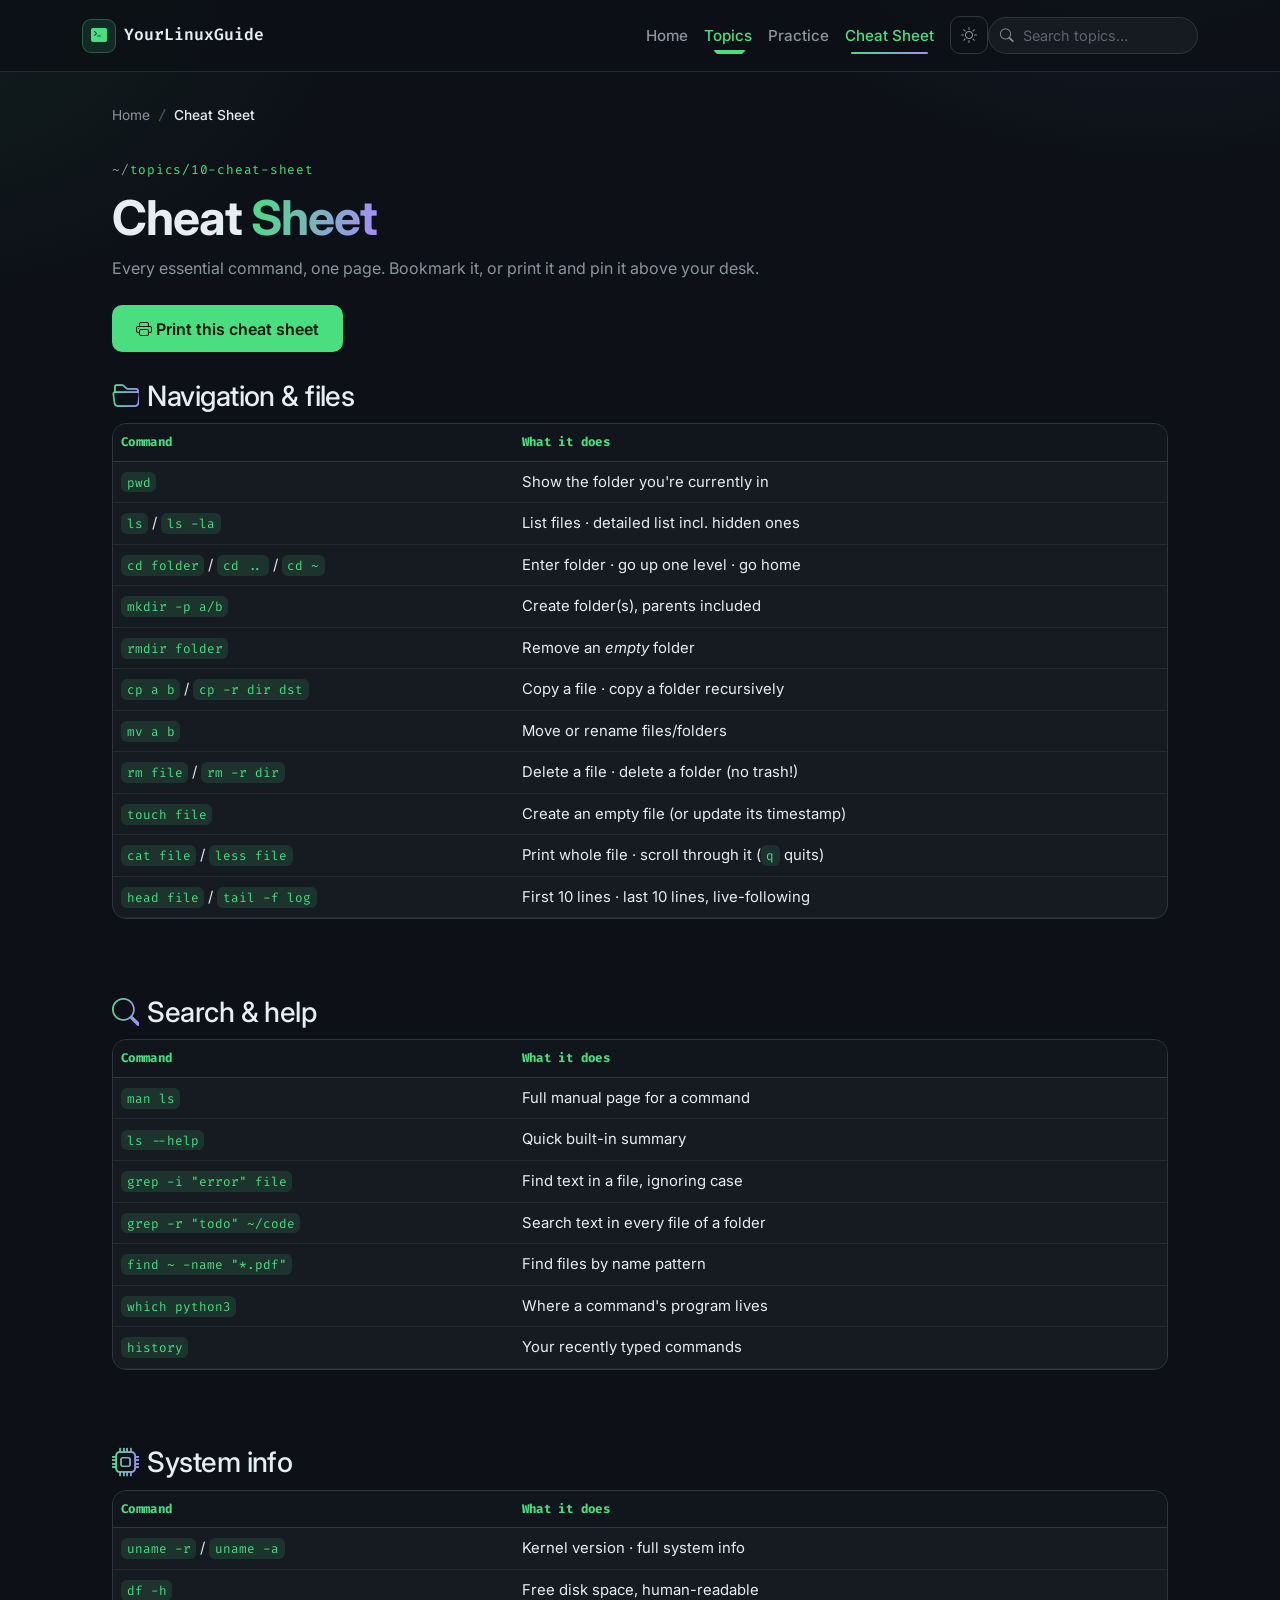
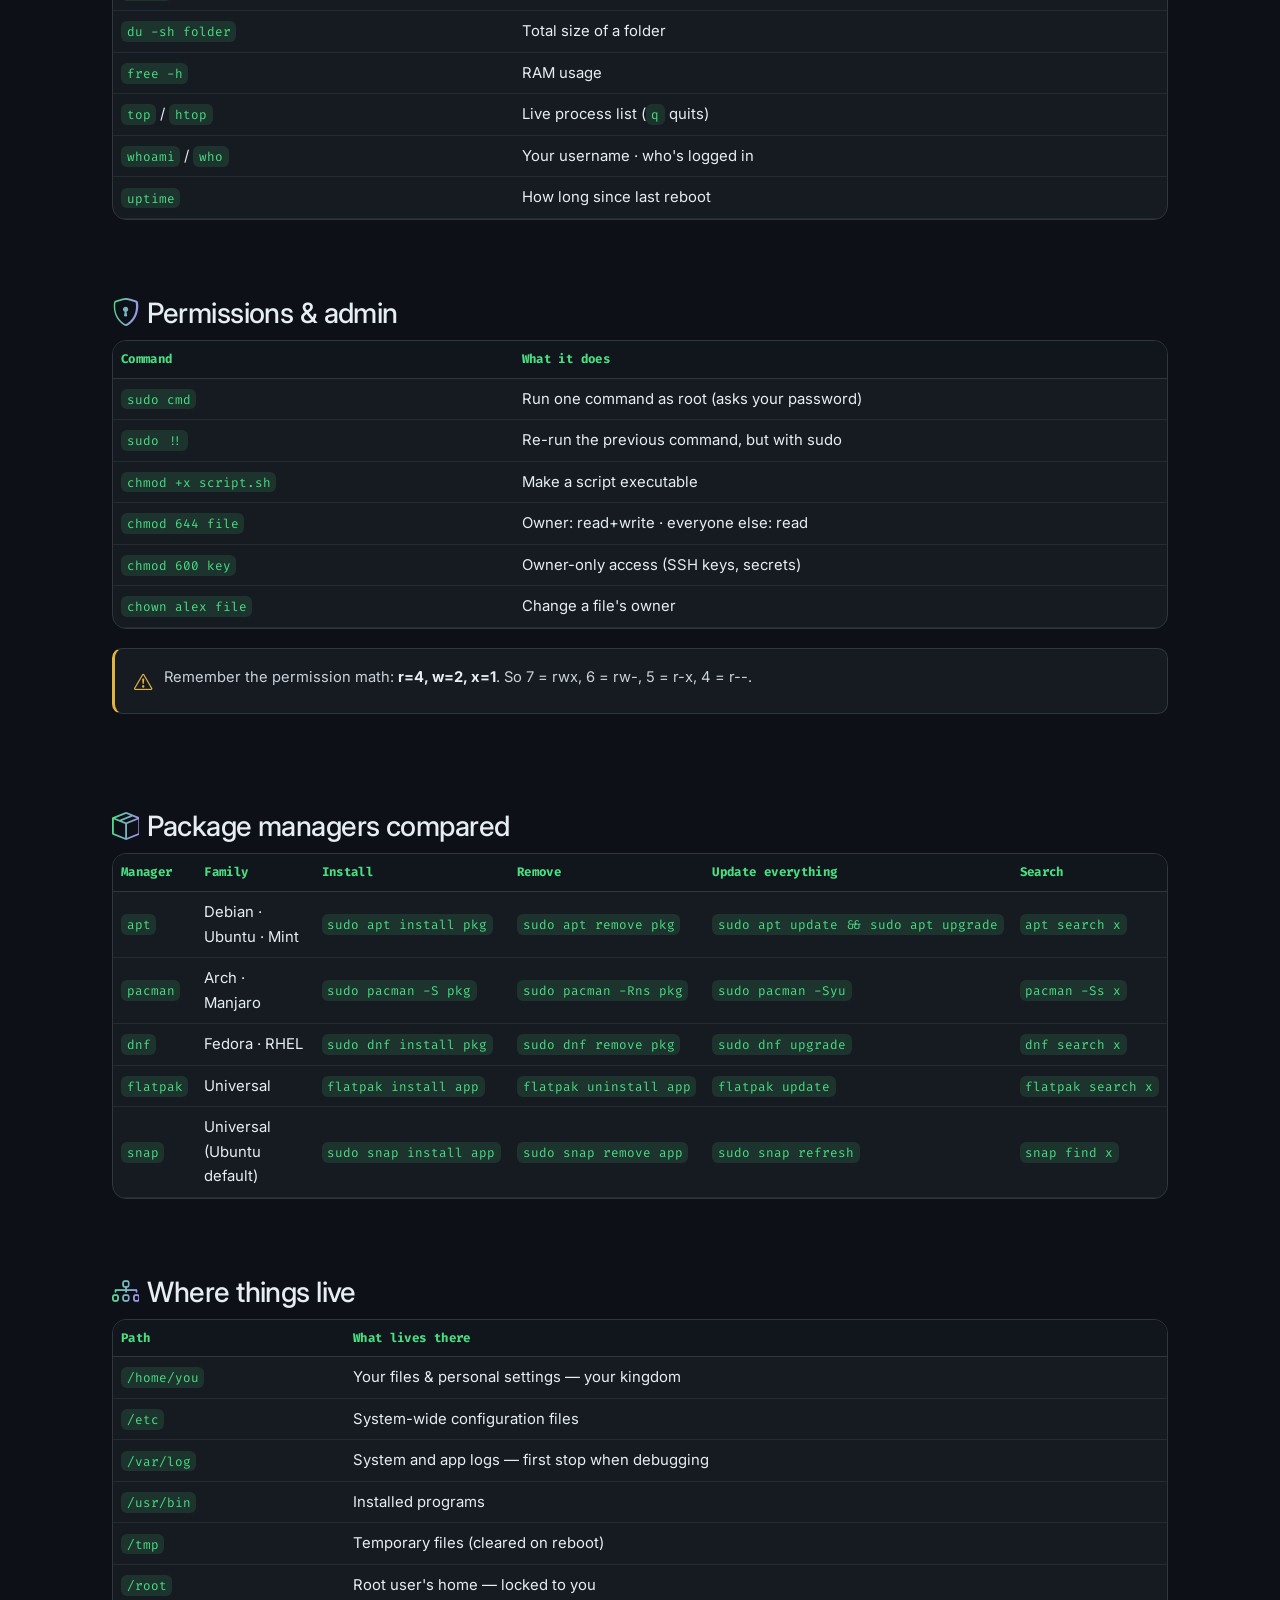
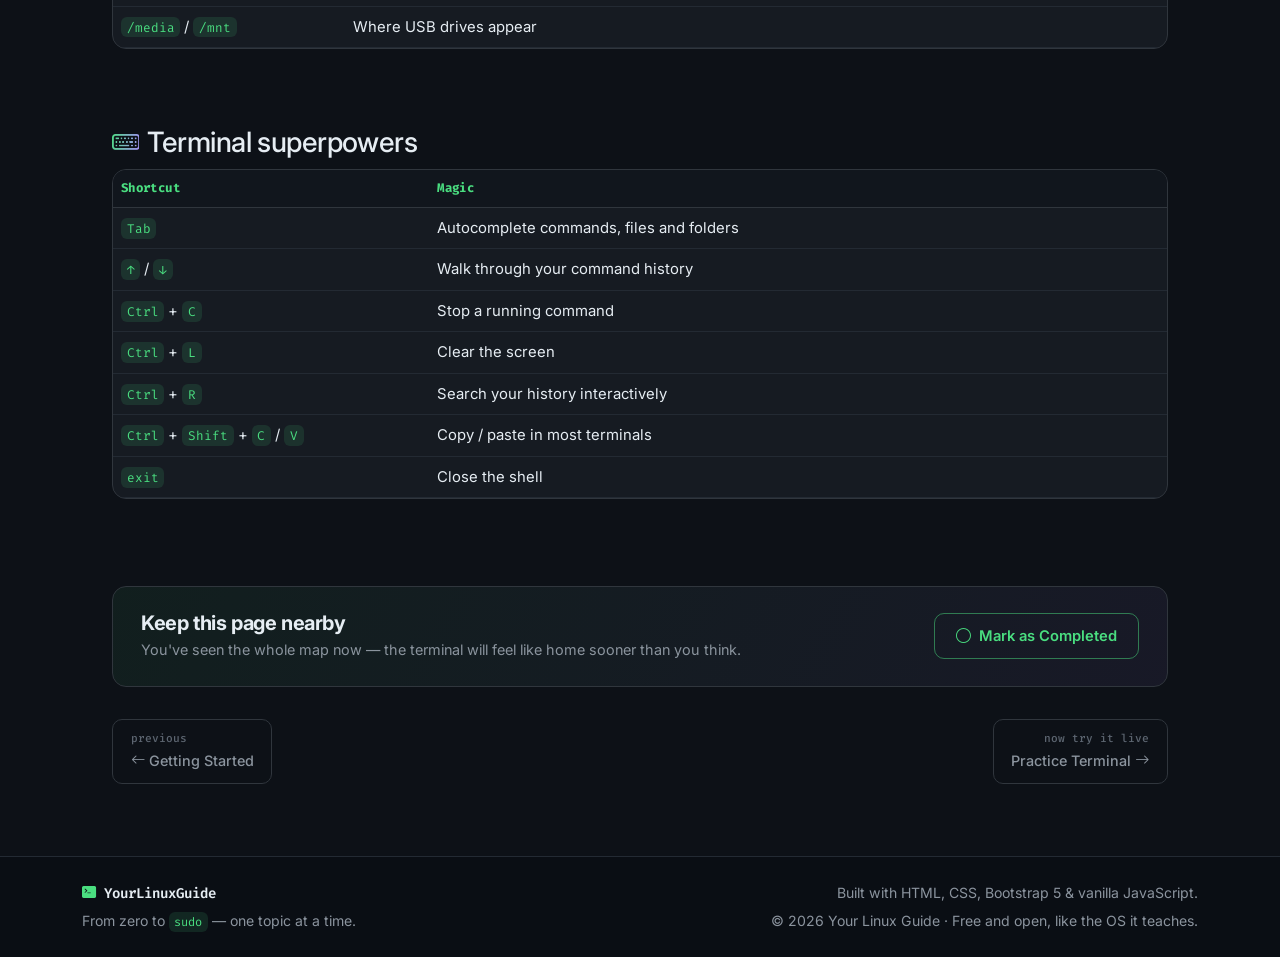
==== commit 1c4546fb: "Add files via upload" ====
--- a/cheat-sheet.html
+++ b/cheat-sheet.html
@@ -41,8 +41,11 @@
               <li><hr class="dropdown-divider"></li>
               <li><a class="dropdown-item" href="getting-started.html"><i class="bi bi-rocket-takeoff"></i> Getting Started</a></li>
               <li><a class="dropdown-item" href="cheat-sheet.html"><i class="bi bi-journal-text"></i> Cheat Sheet</a></li>
+              <li><hr class="dropdown-divider"></li>
+              <li><a class="dropdown-item" href="practice.html"><i class="bi bi-play-circle"></i> Practice Terminal <span class="flag-chip green ms-1">live</span></a></li>
             </ul>
           </li>
+          <li class="nav-item"><a class="nav-link" href="practice.html">Practice</a></li>
           <li class="nav-item"><a class="nav-link" href="cheat-sheet.html">Cheat Sheet</a></li>
           <!-- Dark/light theme switch (main.js syncs the icon + label) -->
           <li class="nav-item d-flex align-items-lg-center ms-lg-2 mt-2 mt-lg-0">
@@ -278,7 +281,7 @@
       <!-- ===== Pager (not printed) ===== -->
       <nav class="pager d-flex no-print" aria-label="Topic navigation">
         <a class="pager-link" href="getting-started.html"><span><span class="dir">previous</span><span class="lbl"><i class="bi bi-arrow-left"></i> Getting Started</span></span></a>
-        <a class="pager-link next" href="index.html"><span><span class="dir">done — back to</span><span class="lbl">Home <i class="bi bi-arrow-right"></i></span></span></a>
+        <a class="pager-link next" href="practice.html"><span><span class="dir">now try it live</span><span class="lbl">Practice Terminal <i class="bi bi-arrow-right"></i></span></span></a>
       </nav>
     </div>
   </main>
--- a/styles.css
+++ b/styles.css
@@ -329,6 +329,9 @@
 @keyframes blink { 50% { opacity: 0; } }
 
 /* ---------- 6. Topic & info cards ---------- */
+.topic-card {
+    padding: 30px;
+}
 .topic-card, .info-card {
   background: var(--ylg-card);
   border: 1px solid var(--ylg-border);
@@ -912,3 +915,173 @@
   a { color: #000 !important; }
   .section { padding: 1rem 0 !important; }
 }
+
+/* ---------- 15. Practice Terminal embed (practice.html) ---------- */
+/* Reuses the site's terminal chrome; the live sandbox sits where the
+   <pre> body normally would. Stays dark in both themes, like code blocks. */
+.practice-embed {
+  background: var(--ylg-term-bg);
+  border: 1px solid #26314a;
+  border-radius: 12px;
+  overflow: hidden;
+  box-shadow: 0 16px 40px rgba(0, 0, 0, 0.4);
+}
+.practice-embed-header { position: relative; }
+.practice-embed-actions { display: inline-flex; gap: 6px; flex: none; }
+.practice-embed-actions .copy-btn { text-decoration: none; }
+.practice-embed-actions .copy-btn:disabled { opacity: 0.45; pointer-events: none; }
+
+.practice-embed-body {
+  position: relative;
+  height: min(64vh, 620px);
+  min-height: 380px;
+  background: #0a0e14;
+}
+
+/* The live terminal (terminal.js) */
+.ylg-term {
+  display: flex;
+  flex-direction: column;
+  overflow-y: auto;
+  padding: 14px 16px;
+  font-family: var(--ylg-font-mono);
+  font-size: 0.88rem;
+  line-height: 1.65;
+  color: var(--ylg-text);
+  cursor: text;
+}
+.ylg-term-out { white-space: pre-wrap; word-break: break-word; }
+.ylg-term-block { min-height: 1.2em; }
+.ylg-term-block.is-err { color: #ff7b72; }
+.ylg-term-block.is-echo { color: var(--ylg-text); }
+.ylg-term-block .p-user, .ylg-term-prompt .p-user { color: var(--ylg-green); }
+.ylg-term-block .p-path, .ylg-term-prompt .p-path { color: var(--ylg-purple); }
+
+.ylg-term-line { display: flex; align-items: baseline; gap: 8px; }
+.ylg-term-prompt { flex: none; user-select: none; }
+.ylg-term-input {
+  flex: 1;
+  background: transparent;
+  border: 0;
+  outline: none;
+  color: var(--ylg-text);
+  font: inherit;
+  padding: 0;
+  caret-color: var(--ylg-green);
+  min-width: 0;
+}
+.ylg-term-input::placeholder { color: #3d4653; }
+.ylg-term-input:focus::placeholder { color: transparent; }
+
+/* Attribution / fallback line under the embed */
+.practice-credit a { color: var(--ylg-green); }
+
+/* Fullscreen — native API target + CSS fallback (position: fixed) */
+.practice-embed:fullscreen { border-radius: 0; border: 0; }
+.practice-embed:fullscreen .practice-embed-body { height: calc(100vh - 38px); min-height: 0; }
+.practice-embed.is-fs-fallback {
+  position: fixed; inset: 0;
+  z-index: 2000;
+  border-radius: 0; border: 0;
+}
+.practice-embed.is-fs-fallback .practice-embed-body { height: calc(100vh - 38px); min-height: 0; }
+html.ylg-noscroll, html.ylg-noscroll body { overflow: hidden; }
+
+/* Light theme: keep the sandbox chrome dark (matches .terminal-block rule) */
+html[data-theme="light"] .practice-embed { box-shadow: 0 14px 34px rgba(31, 41, 55, 0.16); }
+
+/* Smaller screens: give the sandbox more vertical room, wrap the actions */
+@media (max-width: 575.98px) {
+  .practice-embed-body { height: 62vh; min-height: 340px; }
+  .ylg-term { font-size: 0.8rem; }
+  .practice-embed-actions .copy-btn span { display: none; } /* icons only */
+}
+
+/* Run buttons (type the block's commands into the live terminal) */
+.run-btn { color: var(--ylg-green); border-color: rgba(74, 222, 128, 0.35); }
+.run-btn:hover { color: #04140a; background: var(--ylg-green); border-color: var(--ylg-green); }
+
+/* ---------- 17. sandbox.bio in-panel embed (practice.html) ---------- */
+/* The panel that hosts the real terminal */
+#sbEmbed .practice-embed-body {
+  height: min(72vh, 700px);
+  min-height: 460px;
+  overflow: hidden; /* clips the embed page's internal header bar (below) */
+}
+/* The terminal frame: always visible (hidden lazy iframes never load), and
+   positioned 40px ABOVE the panel so the embed page's own "sandbox.bio
+   terminal" header bar is clipped out of sight — only the terminal shows.
+   main.js compensates by adding the same 40px to the `h` param. */
+#sbFrame {
+  position: absolute;
+  top: -40px; left: 0;
+  width: 100%;
+  height: calc(100% + 40px);
+  border: 0;
+  background: #0a0e14;
+  color-scheme: normal; /* matches sandbox.bio's own embed.js */
+}
+/* Overlays sit on top of the frame */
+#sbEmbed .practice-placeholder, #sbEmbed .practice-loading { z-index: 2; }
+
+/* Click-to-load placeholder */
+.practice-placeholder {
+  position: absolute; inset: 0;
+  display: flex; flex-direction: column;
+  align-items: center; justify-content: center;
+  gap: 1rem;
+  text-align: center;
+  padding: 2rem 1.25rem;
+  background:
+    radial-gradient(500px 300px at 50% 10%, rgba(74, 222, 128, 0.07), transparent 65%),
+    #0a0e14;
+}
+.practice-placeholder .ph-prompt { font-family: var(--ylg-font-mono); font-size: 1rem; color: var(--ylg-text); }
+.practice-placeholder .ph-prompt .prompt { color: var(--ylg-green); margin-right: 8px; }
+.practice-placeholder .ph-cmd { color: var(--ylg-purple); }
+.practice-placeholder .ph-text { color: var(--ylg-muted); font-size: 0.95rem; margin: 0; max-width: 560px; }
+.practice-placeholder .ph-hint { color: var(--ylg-muted); font-size: 0.8rem; margin: 0; display: inline-flex; align-items: center; gap: 6px; max-width: 560px; }
+.practice-placeholder .ph-hint i { color: var(--ylg-green); }
+
+/* Boot spinner overlay */
+.practice-loading {
+  position: absolute; inset: 0;
+  display: flex; flex-direction: column;
+  align-items: center; justify-content: center;
+  gap: 0.9rem;
+  color: var(--ylg-muted);
+  font-family: var(--ylg-font-mono);
+  font-size: 0.85rem;
+  text-align: center;
+  background: #0a0e14;
+}
+.practice-loading .spinner-border { color: var(--ylg-green); }
+
+/* Status chip in the panel header */
+.sb-chip { pointer-events: none; }
+.sb-chip.is-ready { color: var(--ylg-green); border-color: rgba(74, 222, 128, 0.5); }
+
+/* Built-in fallback terminal, collapsed into a <details> */
+.practice-fallback {
+  border: 1px dashed var(--ylg-border);
+  border-radius: var(--ylg-radius);
+  padding: 0.9rem 1.1rem;
+  background: var(--ylg-card);
+}
+.practice-fallback summary {
+  cursor: pointer;
+  font-weight: 600;
+  color: var(--ylg-text);
+  display: flex; align-items: center; gap: 8px;
+  list-style: none;
+}
+.practice-fallback summary::-webkit-details-marker { display: none; }
+.practice-fallback summary i { color: var(--ylg-green); }
+.practice-fallback summary::after {
+  content: "▾"; margin-left: auto; color: var(--ylg-muted);
+  transition: transform 0.2s ease;
+}
+.practice-fallback[open] summary::after { transform: rotate(180deg); }
+.practice-fallback .practice-embed { margin-top: 0.35rem; }
+html[data-theme="light"] .practice-fallback { background: #ffffff; border-color: #d5dbe3; }
+html[data-theme="light"] .practice-fallback summary { color: #1f2937; }
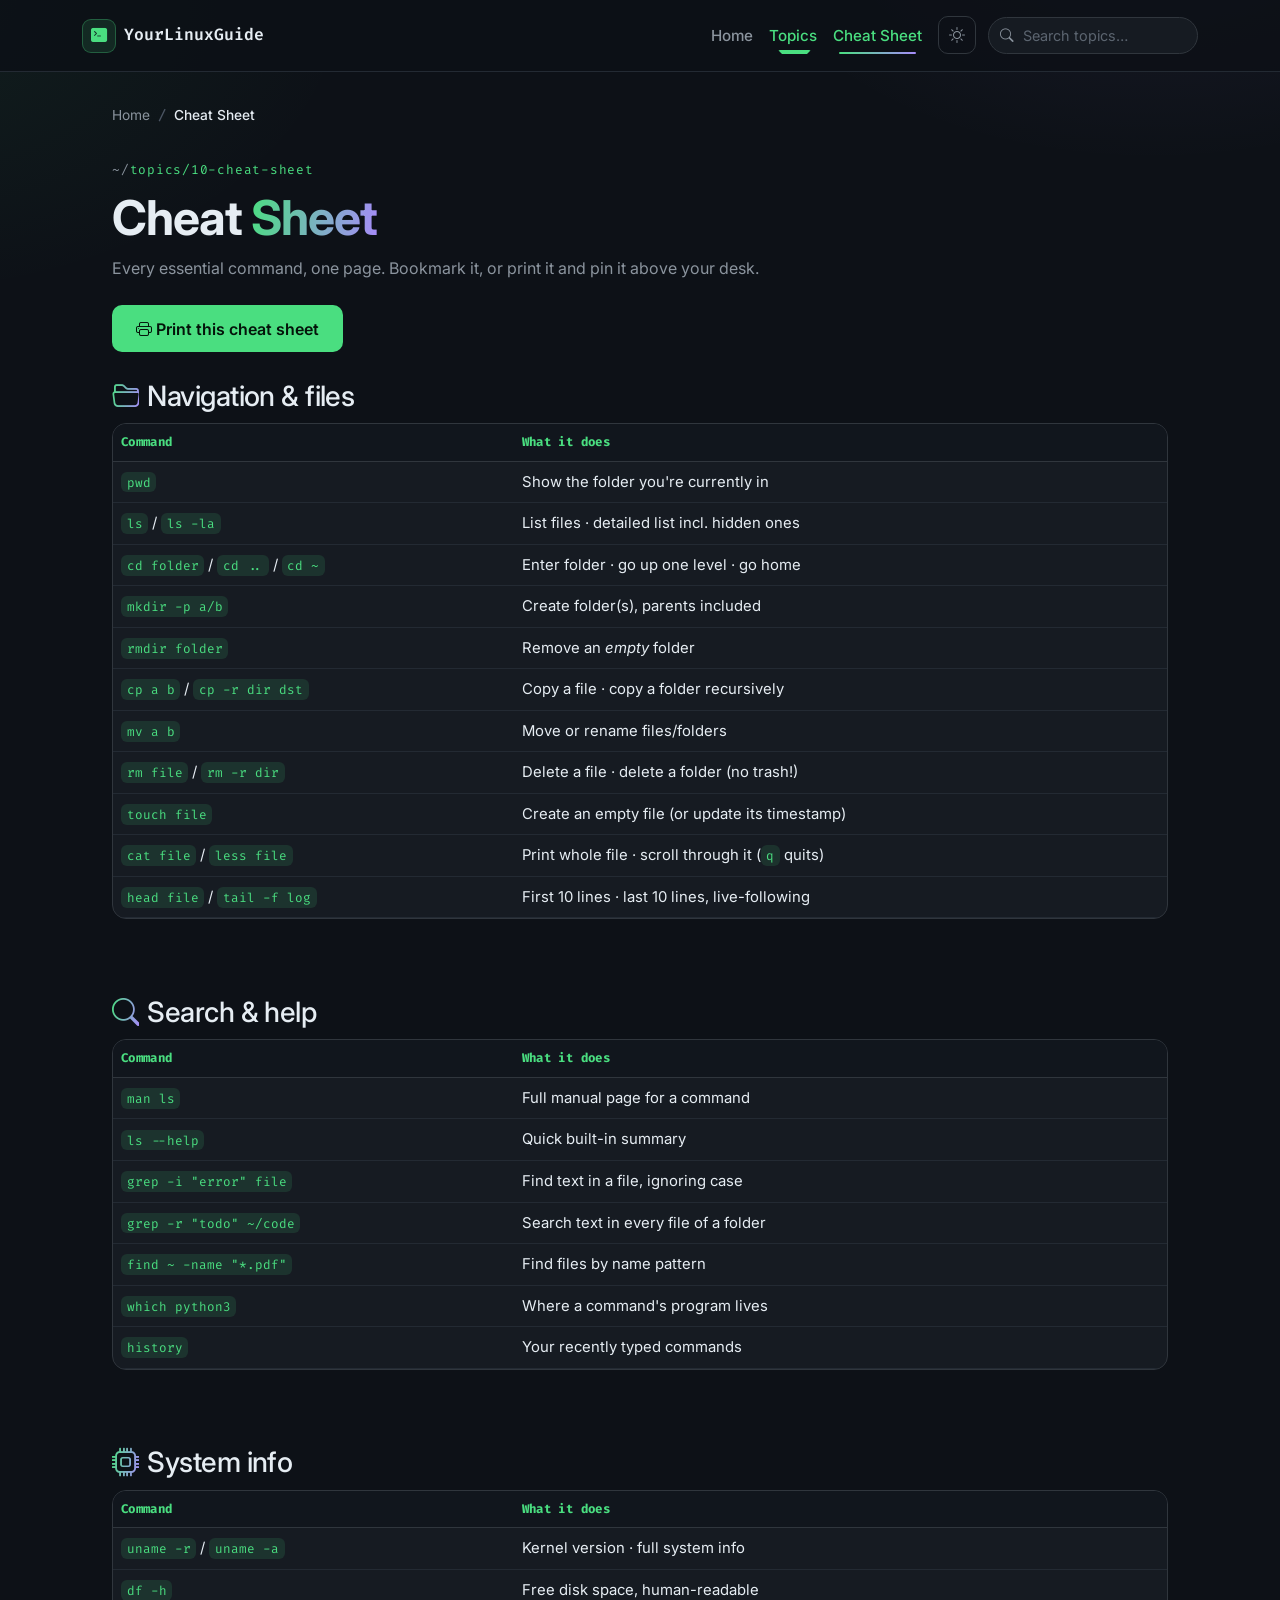
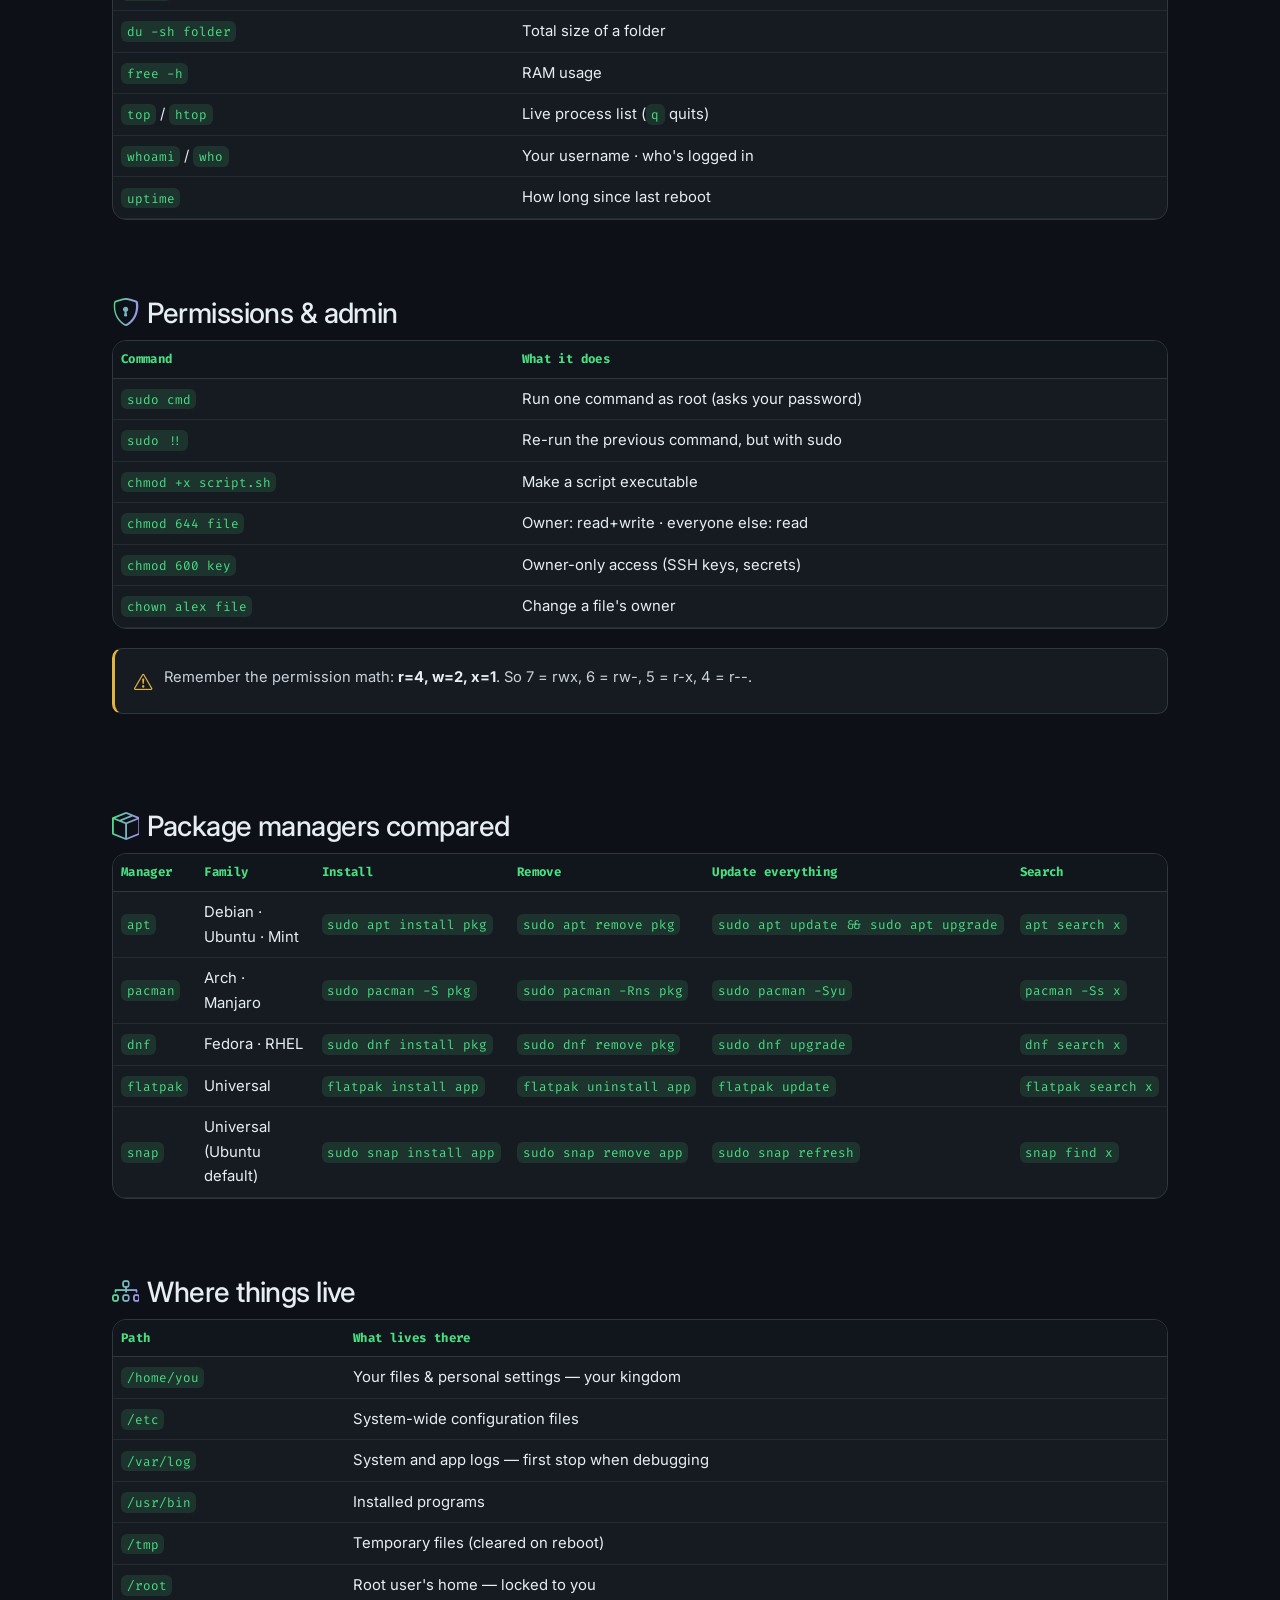
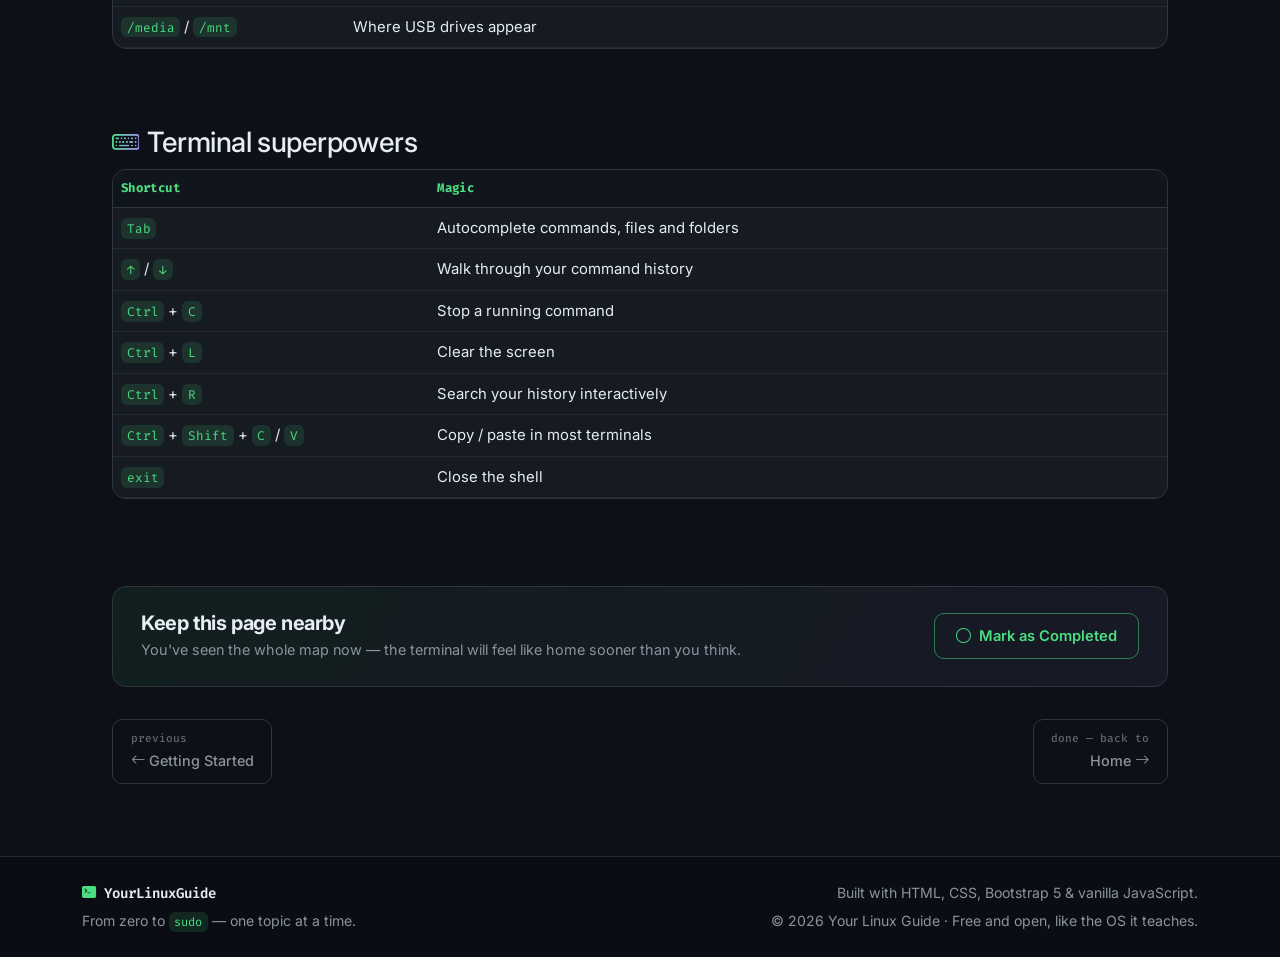
==== commit c21ae6c4: "fixing themeToggle & adding Resources Topic" ====
--- a/cheat-sheet.html
+++ b/cheat-sheet.html
@@ -41,11 +41,9 @@
               <li><hr class="dropdown-divider"></li>
               <li><a class="dropdown-item" href="getting-started.html"><i class="bi bi-rocket-takeoff"></i> Getting Started</a></li>
               <li><a class="dropdown-item" href="cheat-sheet.html"><i class="bi bi-journal-text"></i> Cheat Sheet</a></li>
-              <li><hr class="dropdown-divider"></li>
-              <li><a class="dropdown-item" href="practice.html"><i class="bi bi-play-circle"></i> Practice Terminal <span class="flag-chip green ms-1">live</span></a></li>
+              <li><a class="dropdown-item" href="Resources.html"><i class="bi bi-journal-text"></i> Resources </a></li>
             </ul>
           </li>
-          <li class="nav-item"><a class="nav-link" href="practice.html">Practice</a></li>
           <li class="nav-item"><a class="nav-link" href="cheat-sheet.html">Cheat Sheet</a></li>
           <!-- Dark/light theme switch (main.js syncs the icon + label) -->
           <li class="nav-item d-flex align-items-lg-center ms-lg-2 mt-2 mt-lg-0">
@@ -281,7 +279,7 @@
       <!-- ===== Pager (not printed) ===== -->
       <nav class="pager d-flex no-print" aria-label="Topic navigation">
         <a class="pager-link" href="getting-started.html"><span><span class="dir">previous</span><span class="lbl"><i class="bi bi-arrow-left"></i> Getting Started</span></span></a>
-        <a class="pager-link next" href="practice.html"><span><span class="dir">now try it live</span><span class="lbl">Practice Terminal <i class="bi bi-arrow-right"></i></span></span></a>
+        <a class="pager-link next" href="index.html"><span><span class="dir">done — back to</span><span class="lbl">Home <i class="bi bi-arrow-right"></i></span></span></a>
       </nav>
     </div>
   </main>
--- a/styles.css
+++ b/styles.css
@@ -329,9 +329,6 @@
 @keyframes blink { 50% { opacity: 0; } }
 
 /* ---------- 6. Topic & info cards ---------- */
-.topic-card {
-    padding: 30px;
-}
 .topic-card, .info-card {
   background: var(--ylg-card);
   border: 1px solid var(--ylg-border);
@@ -894,6 +891,106 @@
 /* Footer */
 html[data-theme="light"] .ylg-footer { background: #ffffff; }
 
+/* ==========================================================================
+   RESOURCES SECTION — drop-in styles (scoped to #resources)
+   Cards use Bootstrap classes (bg-dark, text-white, border-secondary);
+   the rules below only add the icon chips, tag pills and hover glow
+   without touching any existing component.
+   ========================================================================== */
+
+/* Cards are full-area <a> links — kill default link colour & underline */
+#resources .resource-card {
+  color: inherit;
+  text-decoration: none;
+  transition: transform 0.22s ease, border-color 0.22s ease, box-shadow 0.22s ease;
+}
+#resources .resource-card:hover,
+#resources .resource-card:focus-visible {
+  color: inherit;
+  text-decoration: none;
+  border-color: #4ade80;
+  transform: translateY(-4px);
+  box-shadow: 0 14px 32px rgba(74, 222, 128, 0.16), 0 0 0 1px rgba(74, 222, 128, 0.28);
+}
+
+/* Preview images: book covers (green accent) & channel avatars (purple accent) */
+#resources .resource-img {
+  flex: none;
+  object-fit: cover;
+  background: var(--ylg-card-2);
+  box-shadow: 0 6px 18px rgba(0, 0, 0, 0.35);
+  transition: transform 0.22s ease, box-shadow 0.22s ease, border-color 0.22s ease;
+}
+#resources .resource-card:hover .resource-img {
+  transform: scale(1.05);
+  box-shadow: 0 10px 26px rgba(0, 0, 0, 0.45);
+}
+#resources .resource-cover {
+  width: 60px;
+  height: 90px;
+  border-radius: 8px;
+  border: 1px solid rgba(74, 222, 128, 0.4);
+}
+#resources .resource-avatar {
+  width: 64px;
+  height: 64px;
+  border-radius: 16px;
+  border: 1px solid rgba(167, 139, 250, 0.4);
+}
+html[data-theme="light"] .resource-img { box-shadow: 0 6px 16px rgba(31, 41, 55, 0.18); }
+
+/* Decorative icon chip (top-left of each card) */
+#resources .resource-icon {
+  width: 44px;
+  height: 44px;
+  display: inline-flex;
+  align-items: center;
+  justify-content: center;
+  font-size: 1.2rem;
+  color: #4ade80;
+  background: rgba(74, 222, 128, 0.1);
+  border: 1px solid rgba(74, 222, 128, 0.3);
+  border-radius: 12px;
+}
+/* Channels get the purple accent instead of green */
+#resources .channel-icon {
+  color: #a78bfa;
+  background: rgba(167, 139, 250, 0.1);
+  border-color: rgba(167, 139, 250, 0.3);
+}
+
+/* Tag pills (override Bootstrap .badge colours to match the accent) */
+#resources .resource-tag {
+  font-weight: 600;
+  letter-spacing: 0.02em;
+  color: #4ade80;
+  background: rgba(74, 222, 128, 0.1);
+  border: 1px solid rgba(74, 222, 128, 0.3);
+}
+#resources .channel-tag {
+  color: #a78bfa;
+  background: rgba(167, 139, 250, 0.1);
+  border-color: rgba(167, 139, 250, 0.3);
+}
+
+/* Author / creator line under the title */
+#resources .resource-meta {
+  color: #8b949e;
+  font-size: 0.85rem;
+}
+
+/* "Open link" call-to-action at the bottom of each card */
+#resources .resource-cta {
+  display: inline-flex;
+  align-items: center;
+  gap: 6px;
+  color: #4ade80;
+  font-weight: 600;
+  margin-top: 0.35rem;
+}
+#resources .resource-cta i { transition: transform 0.2s ease; }
+#resources .resource-card:hover .resource-cta i { transform: translate(2px, -2px); }
+
 /* ---------- 18. Print styles (cheat sheet) ---------- */
 @media print {
   .ylg-navbar, .ylg-footer, .ylg-backtop, .no-print, .ylg-breadcrumb, .pager, .complete-box { display: none !important; }
@@ -916,172 +1013,6 @@
   .section { padding: 1rem 0 !important; }
 }
 
-/* ---------- 15. Practice Terminal embed (practice.html) ---------- */
-/* Reuses the site's terminal chrome; the live sandbox sits where the
-   <pre> body normally would. Stays dark in both themes, like code blocks. */
-.practice-embed {
-  background: var(--ylg-term-bg);
-  border: 1px solid #26314a;
-  border-radius: 12px;
-  overflow: hidden;
-  box-shadow: 0 16px 40px rgba(0, 0, 0, 0.4);
-}
-.practice-embed-header { position: relative; }
-.practice-embed-actions { display: inline-flex; gap: 6px; flex: none; }
-.practice-embed-actions .copy-btn { text-decoration: none; }
-.practice-embed-actions .copy-btn:disabled { opacity: 0.45; pointer-events: none; }
-
-.practice-embed-body {
-  position: relative;
-  height: min(64vh, 620px);
-  min-height: 380px;
-  background: #0a0e14;
-}
-
-/* The live terminal (terminal.js) */
-.ylg-term {
-  display: flex;
-  flex-direction: column;
-  overflow-y: auto;
-  padding: 14px 16px;
-  font-family: var(--ylg-font-mono);
-  font-size: 0.88rem;
-  line-height: 1.65;
-  color: var(--ylg-text);
-  cursor: text;
-}
-.ylg-term-out { white-space: pre-wrap; word-break: break-word; }
-.ylg-term-block { min-height: 1.2em; }
-.ylg-term-block.is-err { color: #ff7b72; }
-.ylg-term-block.is-echo { color: var(--ylg-text); }
-.ylg-term-block .p-user, .ylg-term-prompt .p-user { color: var(--ylg-green); }
-.ylg-term-block .p-path, .ylg-term-prompt .p-path { color: var(--ylg-purple); }
-
-.ylg-term-line { display: flex; align-items: baseline; gap: 8px; }
-.ylg-term-prompt { flex: none; user-select: none; }
-.ylg-term-input {
-  flex: 1;
-  background: transparent;
-  border: 0;
-  outline: none;
-  color: var(--ylg-text);
-  font: inherit;
-  padding: 0;
-  caret-color: var(--ylg-green);
-  min-width: 0;
-}
-.ylg-term-input::placeholder { color: #3d4653; }
-.ylg-term-input:focus::placeholder { color: transparent; }
-
-/* Attribution / fallback line under the embed */
-.practice-credit a { color: var(--ylg-green); }
-
-/* Fullscreen — native API target + CSS fallback (position: fixed) */
-.practice-embed:fullscreen { border-radius: 0; border: 0; }
-.practice-embed:fullscreen .practice-embed-body { height: calc(100vh - 38px); min-height: 0; }
-.practice-embed.is-fs-fallback {
-  position: fixed; inset: 0;
-  z-index: 2000;
-  border-radius: 0; border: 0;
-}
-.practice-embed.is-fs-fallback .practice-embed-body { height: calc(100vh - 38px); min-height: 0; }
-html.ylg-noscroll, html.ylg-noscroll body { overflow: hidden; }
-
-/* Light theme: keep the sandbox chrome dark (matches .terminal-block rule) */
-html[data-theme="light"] .practice-embed { box-shadow: 0 14px 34px rgba(31, 41, 55, 0.16); }
-
-/* Smaller screens: give the sandbox more vertical room, wrap the actions */
-@media (max-width: 575.98px) {
-  .practice-embed-body { height: 62vh; min-height: 340px; }
-  .ylg-term { font-size: 0.8rem; }
-  .practice-embed-actions .copy-btn span { display: none; } /* icons only */
-}
-
-/* Run buttons (type the block's commands into the live terminal) */
-.run-btn { color: var(--ylg-green); border-color: rgba(74, 222, 128, 0.35); }
-.run-btn:hover { color: #04140a; background: var(--ylg-green); border-color: var(--ylg-green); }
-
-/* ---------- 17. sandbox.bio in-panel embed (practice.html) ---------- */
-/* The panel that hosts the real terminal */
-#sbEmbed .practice-embed-body {
-  height: min(72vh, 700px);
-  min-height: 460px;
-  overflow: hidden; /* clips the embed page's internal header bar (below) */
-}
-/* The terminal frame: always visible (hidden lazy iframes never load), and
-   positioned 40px ABOVE the panel so the embed page's own "sandbox.bio
-   terminal" header bar is clipped out of sight — only the terminal shows.
-   main.js compensates by adding the same 40px to the `h` param. */
-#sbFrame {
-  position: absolute;
-  top: -40px; left: 0;
-  width: 100%;
-  height: calc(100% + 40px);
-  border: 0;
-  background: #0a0e14;
-  color-scheme: normal; /* matches sandbox.bio's own embed.js */
-}
-/* Overlays sit on top of the frame */
-#sbEmbed .practice-placeholder, #sbEmbed .practice-loading { z-index: 2; }
-
-/* Click-to-load placeholder */
-.practice-placeholder {
-  position: absolute; inset: 0;
-  display: flex; flex-direction: column;
-  align-items: center; justify-content: center;
-  gap: 1rem;
-  text-align: center;
-  padding: 2rem 1.25rem;
-  background:
-    radial-gradient(500px 300px at 50% 10%, rgba(74, 222, 128, 0.07), transparent 65%),
-    #0a0e14;
-}
-.practice-placeholder .ph-prompt { font-family: var(--ylg-font-mono); font-size: 1rem; color: var(--ylg-text); }
-.practice-placeholder .ph-prompt .prompt { color: var(--ylg-green); margin-right: 8px; }
-.practice-placeholder .ph-cmd { color: var(--ylg-purple); }
-.practice-placeholder .ph-text { color: var(--ylg-muted); font-size: 0.95rem; margin: 0; max-width: 560px; }
-.practice-placeholder .ph-hint { color: var(--ylg-muted); font-size: 0.8rem; margin: 0; display: inline-flex; align-items: center; gap: 6px; max-width: 560px; }
-.practice-placeholder .ph-hint i { color: var(--ylg-green); }
-
-/* Boot spinner overlay */
-.practice-loading {
-  position: absolute; inset: 0;
-  display: flex; flex-direction: column;
-  align-items: center; justify-content: center;
-  gap: 0.9rem;
-  color: var(--ylg-muted);
-  font-family: var(--ylg-font-mono);
-  font-size: 0.85rem;
-  text-align: center;
-  background: #0a0e14;
-}
-.practice-loading .spinner-border { color: var(--ylg-green); }
-
-/* Status chip in the panel header */
-.sb-chip { pointer-events: none; }
-.sb-chip.is-ready { color: var(--ylg-green); border-color: rgba(74, 222, 128, 0.5); }
-
-/* Built-in fallback terminal, collapsed into a <details> */
-.practice-fallback {
-  border: 1px dashed var(--ylg-border);
-  border-radius: var(--ylg-radius);
-  padding: 0.9rem 1.1rem;
-  background: var(--ylg-card);
-}
-.practice-fallback summary {
-  cursor: pointer;
-  font-weight: 600;
-  color: var(--ylg-text);
-  display: flex; align-items: center; gap: 8px;
-  list-style: none;
-}
-.practice-fallback summary::-webkit-details-marker { display: none; }
-.practice-fallback summary i { color: var(--ylg-green); }
-.practice-fallback summary::after {
-  content: "▾"; margin-left: auto; color: var(--ylg-muted);
-  transition: transform 0.2s ease;
-}
-.practice-fallback[open] summary::after { transform: rotate(180deg); }
-.practice-fallback .practice-embed { margin-top: 0.35rem; }
-html[data-theme="light"] .practice-fallback { background: #ffffff; border-color: #d5dbe3; }
-html[data-theme="light"] .practice-fallback summary { color: #1f2937; }
+#themeToggle{
+  margin-right: 12px;
+}
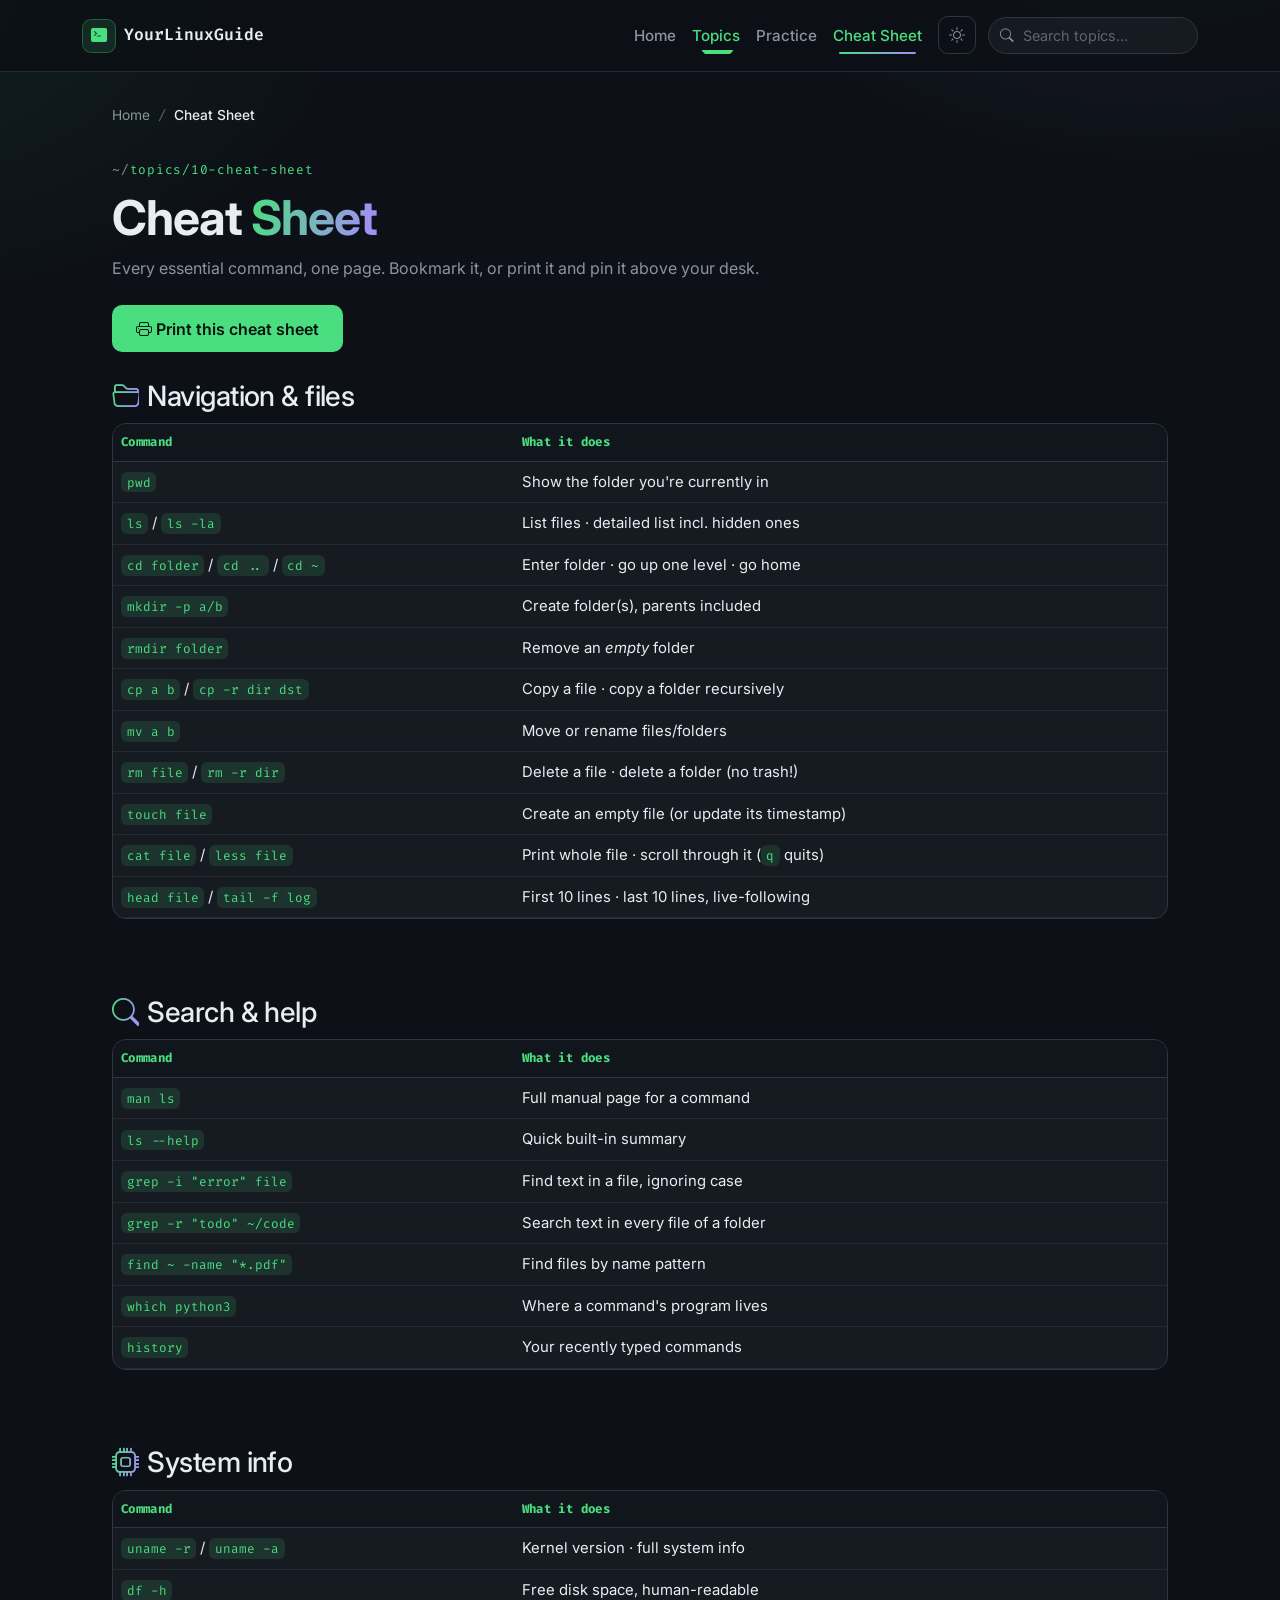
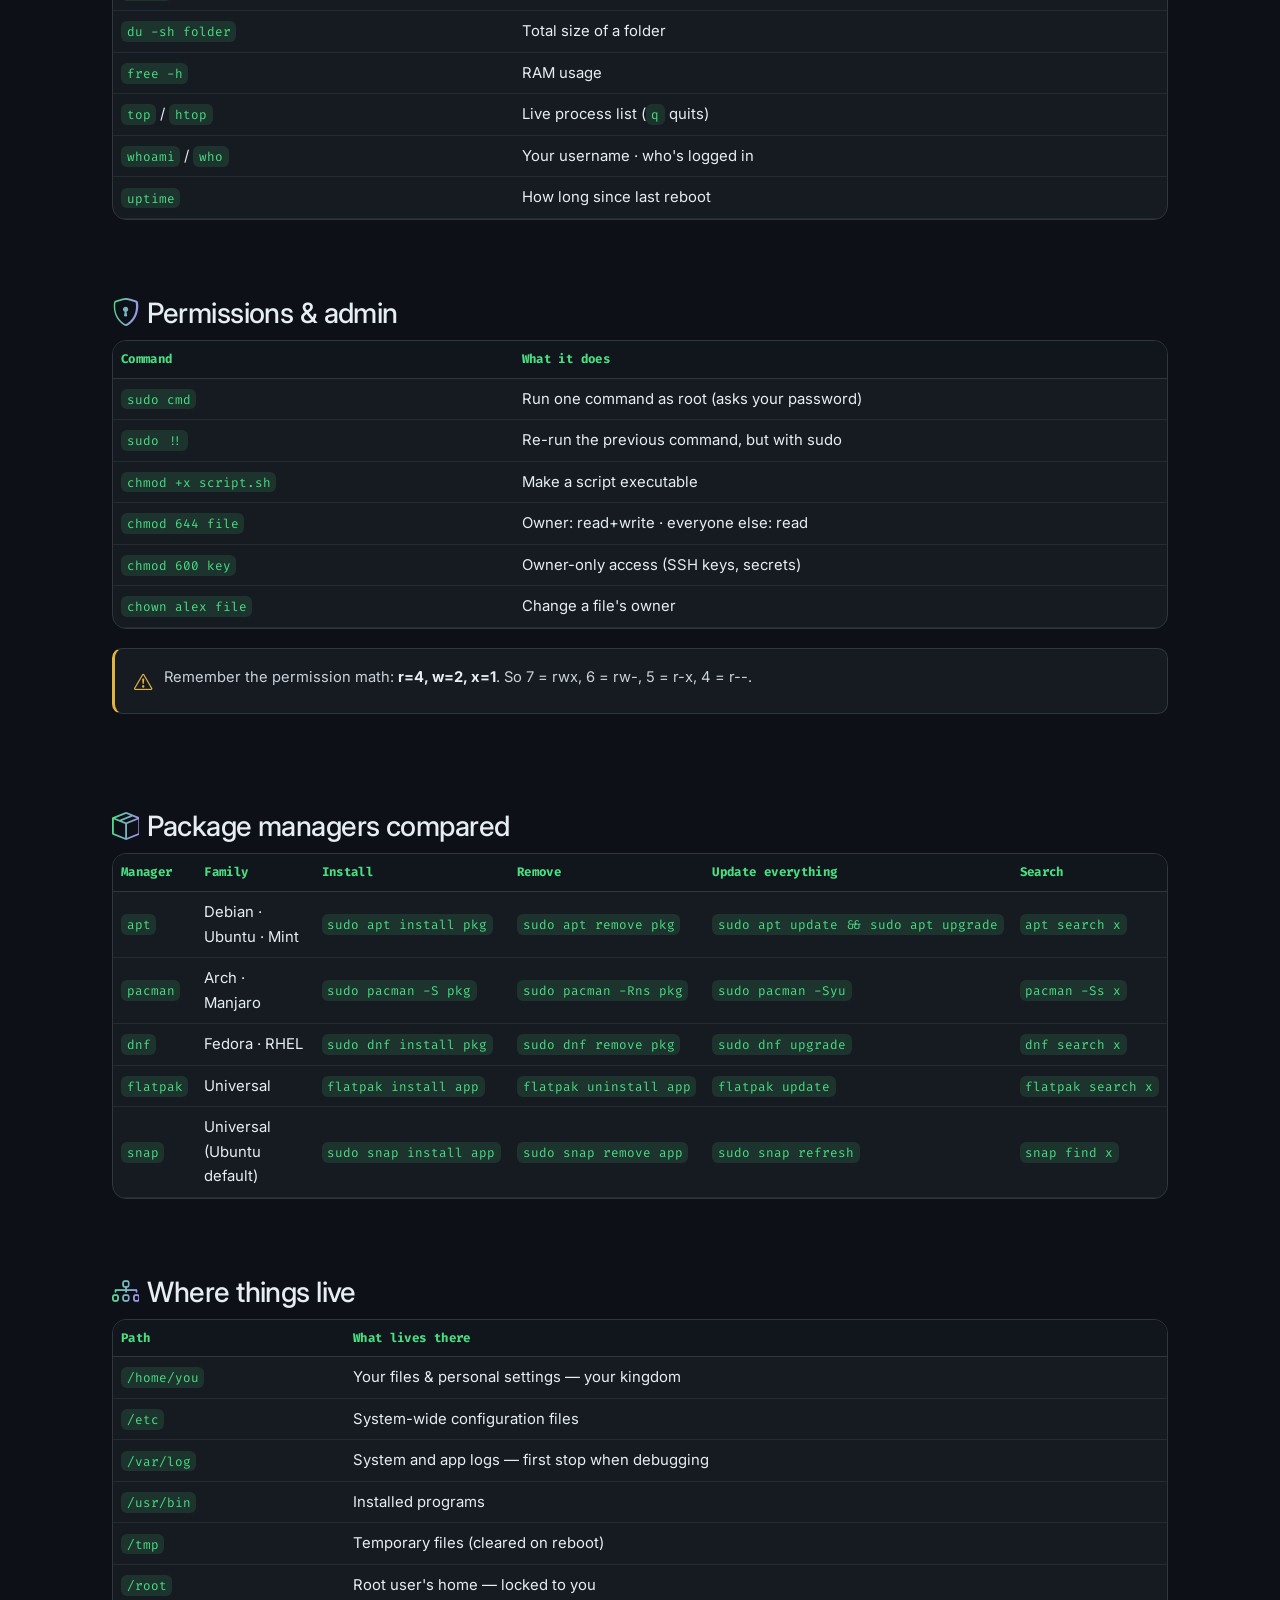
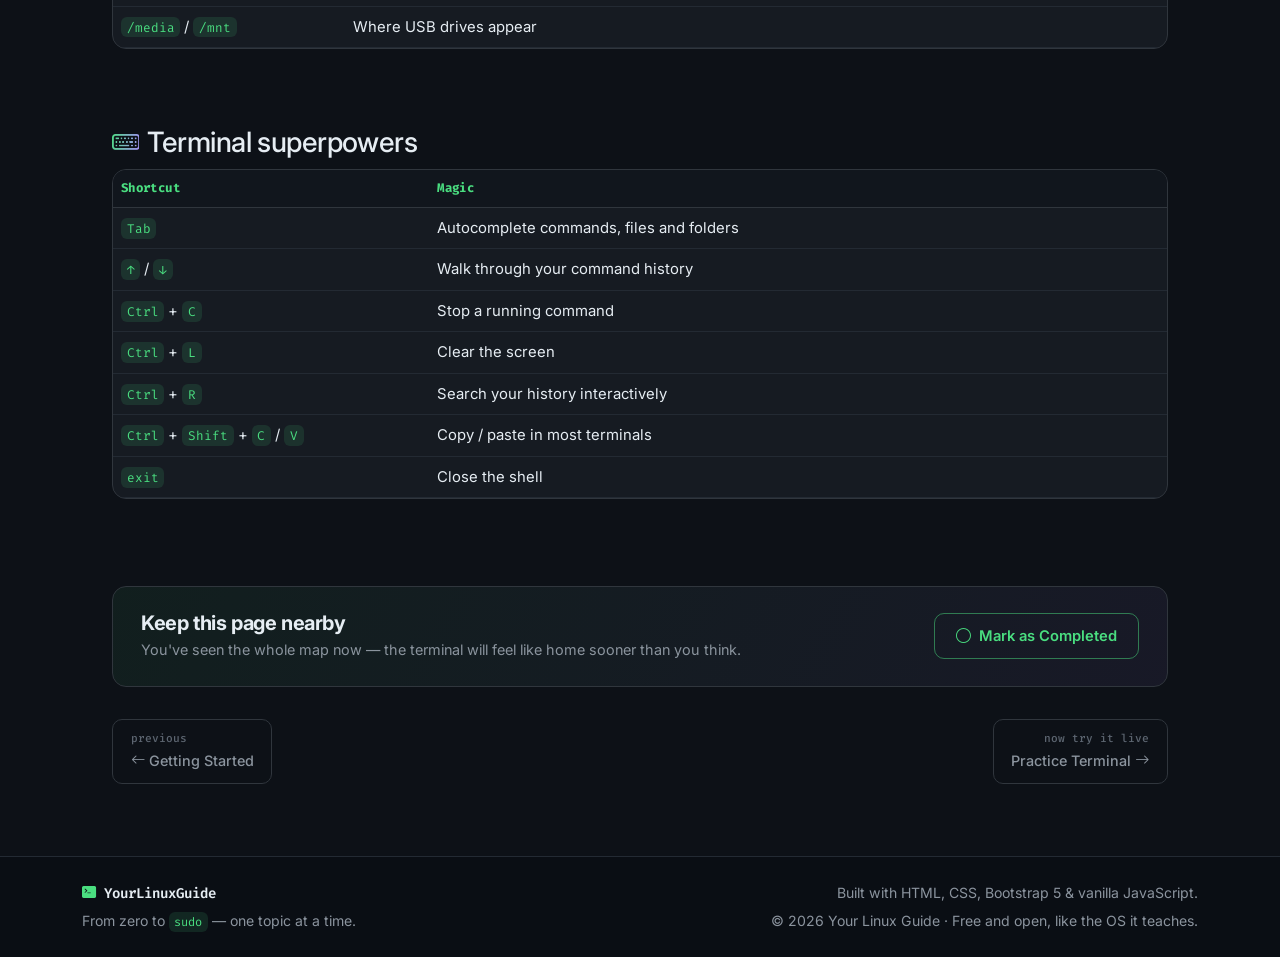
==== commit b59e1a73: "last commit inshallah" ====
--- a/cheat-sheet.html
+++ b/cheat-sheet.html
@@ -42,8 +42,11 @@
               <li><a class="dropdown-item" href="getting-started.html"><i class="bi bi-rocket-takeoff"></i> Getting Started</a></li>
               <li><a class="dropdown-item" href="cheat-sheet.html"><i class="bi bi-journal-text"></i> Cheat Sheet</a></li>
               <li><a class="dropdown-item" href="Resources.html"><i class="bi bi-journal-text"></i> Resources </a></li>
+              <li><hr class="dropdown-divider"></li>
+              <li><a class="dropdown-item" href="practice.html"><i class="bi bi-play-circle"></i> Practice Terminal <span class="flag-chip green ms-1">live</span></a></li>
             </ul>
           </li>
+          <li class="nav-item"><a class="nav-link" href="practice.html">Practice</a></li>
           <li class="nav-item"><a class="nav-link" href="cheat-sheet.html">Cheat Sheet</a></li>
           <!-- Dark/light theme switch (main.js syncs the icon + label) -->
           <li class="nav-item d-flex align-items-lg-center ms-lg-2 mt-2 mt-lg-0">
@@ -279,7 +282,7 @@
       <!-- ===== Pager (not printed) ===== -->
       <nav class="pager d-flex no-print" aria-label="Topic navigation">
         <a class="pager-link" href="getting-started.html"><span><span class="dir">previous</span><span class="lbl"><i class="bi bi-arrow-left"></i> Getting Started</span></span></a>
-        <a class="pager-link next" href="index.html"><span><span class="dir">done — back to</span><span class="lbl">Home <i class="bi bi-arrow-right"></i></span></span></a>
+        <a class="pager-link next" href="practice.html"><span><span class="dir">now try it live</span><span class="lbl">Practice Terminal <i class="bi bi-arrow-right"></i></span></span></a>
       </nav>
     </div>
   </main>
--- a/styles.css
+++ b/styles.css
@@ -329,6 +329,9 @@
 @keyframes blink { 50% { opacity: 0; } }
 
 /* ---------- 6. Topic & info cards ---------- */
+.topic-card {
+    padding: 30px;
+}
 .topic-card, .info-card {
   background: var(--ylg-card);
   border: 1px solid var(--ylg-border);
@@ -1013,6 +1016,177 @@
   .section { padding: 1rem 0 !important; }
 }
 
-#themeToggle{
+/* ---------- 15. Practice Terminal embed (practice.html) ---------- */
+/* Reuses the site's terminal chrome; the live sandbox sits where the
+   <pre> body normally would. Stays dark in both themes, like code blocks. */
+.practice-embed {
+  background: var(--ylg-term-bg);
+  border: 1px solid #26314a;
+  border-radius: 12px;
+  overflow: hidden;
+  box-shadow: 0 16px 40px rgba(0, 0, 0, 0.4);
+}
+.practice-embed-header { position: relative; }
+.practice-embed-actions { display: inline-flex; gap: 6px; flex: none; }
+.practice-embed-actions .copy-btn { text-decoration: none; }
+.practice-embed-actions .copy-btn:disabled { opacity: 0.45; pointer-events: none; }
+
+.practice-embed-body {
+  position: relative;
+  height: min(64vh, 620px);
+  min-height: 380px;
+  background: #0a0e14;
+}
+
+/* The live terminal (terminal.js) */
+.ylg-term {
+  display: flex;
+  flex-direction: column;
+  overflow-y: auto;
+  padding: 14px 16px;
+  font-family: var(--ylg-font-mono);
+  font-size: 0.88rem;
+  line-height: 1.65;
+  color: var(--ylg-text);
+  cursor: text;
+}
+.ylg-term-out { white-space: pre-wrap; word-break: break-word; }
+.ylg-term-block { min-height: 1.2em; }
+.ylg-term-block.is-err { color: #ff7b72; }
+.ylg-term-block.is-echo { color: var(--ylg-text); }
+.ylg-term-block .p-user, .ylg-term-prompt .p-user { color: var(--ylg-green); }
+.ylg-term-block .p-path, .ylg-term-prompt .p-path { color: var(--ylg-purple); }
+
+.ylg-term-line { display: flex; align-items: baseline; gap: 8px; }
+.ylg-term-prompt { flex: none; user-select: none; }
+.ylg-term-input {
+  flex: 1;
+  background: transparent;
+  border: 0;
+  outline: none;
+  color: var(--ylg-text);
+  font: inherit;
+  padding: 0;
+  caret-color: var(--ylg-green);
+  min-width: 0;
+}
+.ylg-term-input::placeholder { color: #3d4653; }
+.ylg-term-input:focus::placeholder { color: transparent; }
+
+/* Attribution / fallback line under the embed */
+.practice-credit a { color: var(--ylg-green); }
+
+/* Fullscreen — native API target + CSS fallback (position: fixed) */
+.practice-embed:fullscreen { border-radius: 0; border: 0; }
+.practice-embed:fullscreen .practice-embed-body { height: calc(100vh - 38px); min-height: 0; }
+.practice-embed.is-fs-fallback {
+  position: fixed; inset: 0;
+  z-index: 2000;
+  border-radius: 0; border: 0;
+}
+.practice-embed.is-fs-fallback .practice-embed-body { height: calc(100vh - 38px); min-height: 0; }
+html.ylg-noscroll, html.ylg-noscroll body { overflow: hidden; }
+
+/* Light theme: keep the sandbox chrome dark (matches .terminal-block rule) */
+html[data-theme="light"] .practice-embed { box-shadow: 0 14px 34px rgba(31, 41, 55, 0.16); }
+
+/* Smaller screens: give the sandbox more vertical room, wrap the actions */
+@media (max-width: 575.98px) {
+  .practice-embed-body { height: 62vh; min-height: 340px; }
+  .ylg-term { font-size: 0.8rem; }
+  .practice-embed-actions .copy-btn span { display: none; } /* icons only */
+}
+
+/* Run buttons (type the block's commands into the live terminal) */
+.run-btn { color: var(--ylg-green); border-color: rgba(74, 222, 128, 0.35); }
+.run-btn:hover { color: #04140a; background: var(--ylg-green); border-color: var(--ylg-green); }
+
+/* ---------- 17. sandbox.bio in-panel embed (practice.html) ---------- */
+/* The panel that hosts the real terminal */
+#sbEmbed .practice-embed-body {
+  height: min(72vh, 700px);
+  min-height: 460px;
+  overflow: hidden; /* clips the embed page's internal header bar (below) */
+}
+/* The terminal frame: always visible (hidden lazy iframes never load), and
+   positioned 40px ABOVE the panel so the embed page's own "sandbox.bio
+   terminal" header bar is clipped out of sight — only the terminal shows.
+   main.js compensates by adding the same 40px to the `h` param. */
+#sbFrame {
+  position: absolute;
+  top: -40px; left: 0;
+  width: 100%;
+  height: calc(100% + 40px);
+  border: 0;
+  background: #0a0e14;
+  color-scheme: normal; /* matches sandbox.bio's own embed.js */
+}
+/* Overlays sit on top of the frame */
+#sbEmbed .practice-placeholder, #sbEmbed .practice-loading { z-index: 2; }
+
+/* Click-to-load placeholder */
+.practice-placeholder {
+  position: absolute; inset: 0;
+  display: flex; flex-direction: column;
+  align-items: center; justify-content: center;
+  gap: 1rem;
+  text-align: center;
+  padding: 2rem 1.25rem;
+  background:
+    radial-gradient(500px 300px at 50% 10%, rgba(74, 222, 128, 0.07), transparent 65%),
+    #0a0e14;
+}
+.practice-placeholder .ph-prompt { font-family: var(--ylg-font-mono); font-size: 1rem; color: var(--ylg-text); }
+.practice-placeholder .ph-prompt .prompt { color: var(--ylg-green); margin-right: 8px; }
+.practice-placeholder .ph-cmd { color: var(--ylg-purple); }
+.practice-placeholder .ph-text { color: var(--ylg-muted); font-size: 0.95rem; margin: 0; max-width: 560px; }
+.practice-placeholder .ph-hint { color: var(--ylg-muted); font-size: 0.8rem; margin: 0; display: inline-flex; align-items: center; gap: 6px; max-width: 560px; }
+.practice-placeholder .ph-hint i { color: var(--ylg-green); }
+
+/* Boot spinner overlay */
+.practice-loading {
+  position: absolute; inset: 0;
+  display: flex; flex-direction: column;
+  align-items: center; justify-content: center;
+  gap: 0.9rem;
+  color: var(--ylg-muted);
+  font-family: var(--ylg-font-mono);
+  font-size: 0.85rem;
+  text-align: center;
+  background: #0a0e14;
+}
+.practice-loading .spinner-border { color: var(--ylg-green); }
+
+/* Status chip in the panel header */
+.sb-chip { pointer-events: none; }
+.sb-chip.is-ready { color: var(--ylg-green); border-color: rgba(74, 222, 128, 0.5); }
+
+/* Built-in fallback terminal, collapsed into a <details> */
+.practice-fallback {
+  border: 1px dashed var(--ylg-border);
+  border-radius: var(--ylg-radius);
+  padding: 0.9rem 1.1rem;
+  background: var(--ylg-card);
+}
+.practice-fallback summary {
+  cursor: pointer;
+  font-weight: 600;
+  color: var(--ylg-text);
+  display: flex; align-items: center; gap: 8px;
+  list-style: none;
+}
+.practice-fallback summary::-webkit-details-marker { display: none; }
+.practice-fallback summary i { color: var(--ylg-green); }
+.practice-fallback summary::after {
+  content: "▾"; margin-left: auto; color: var(--ylg-muted);
+  transition: transform 0.2s ease;
+}
+.practice-fallback[open] summary::after { transform: rotate(180deg); }
+.practice-fallback .practice-embed { margin-top: 0.35rem; }
+html[data-theme="light"] .practice-fallback { background: #ffffff; border-color: #d5dbe3; }
+html[data-theme="light"] .practice-fallback summary { color: #1f2937; }
+
+/* Navbar theme toggle spacing */
+#themeToggle {
   margin-right: 12px;
 }
